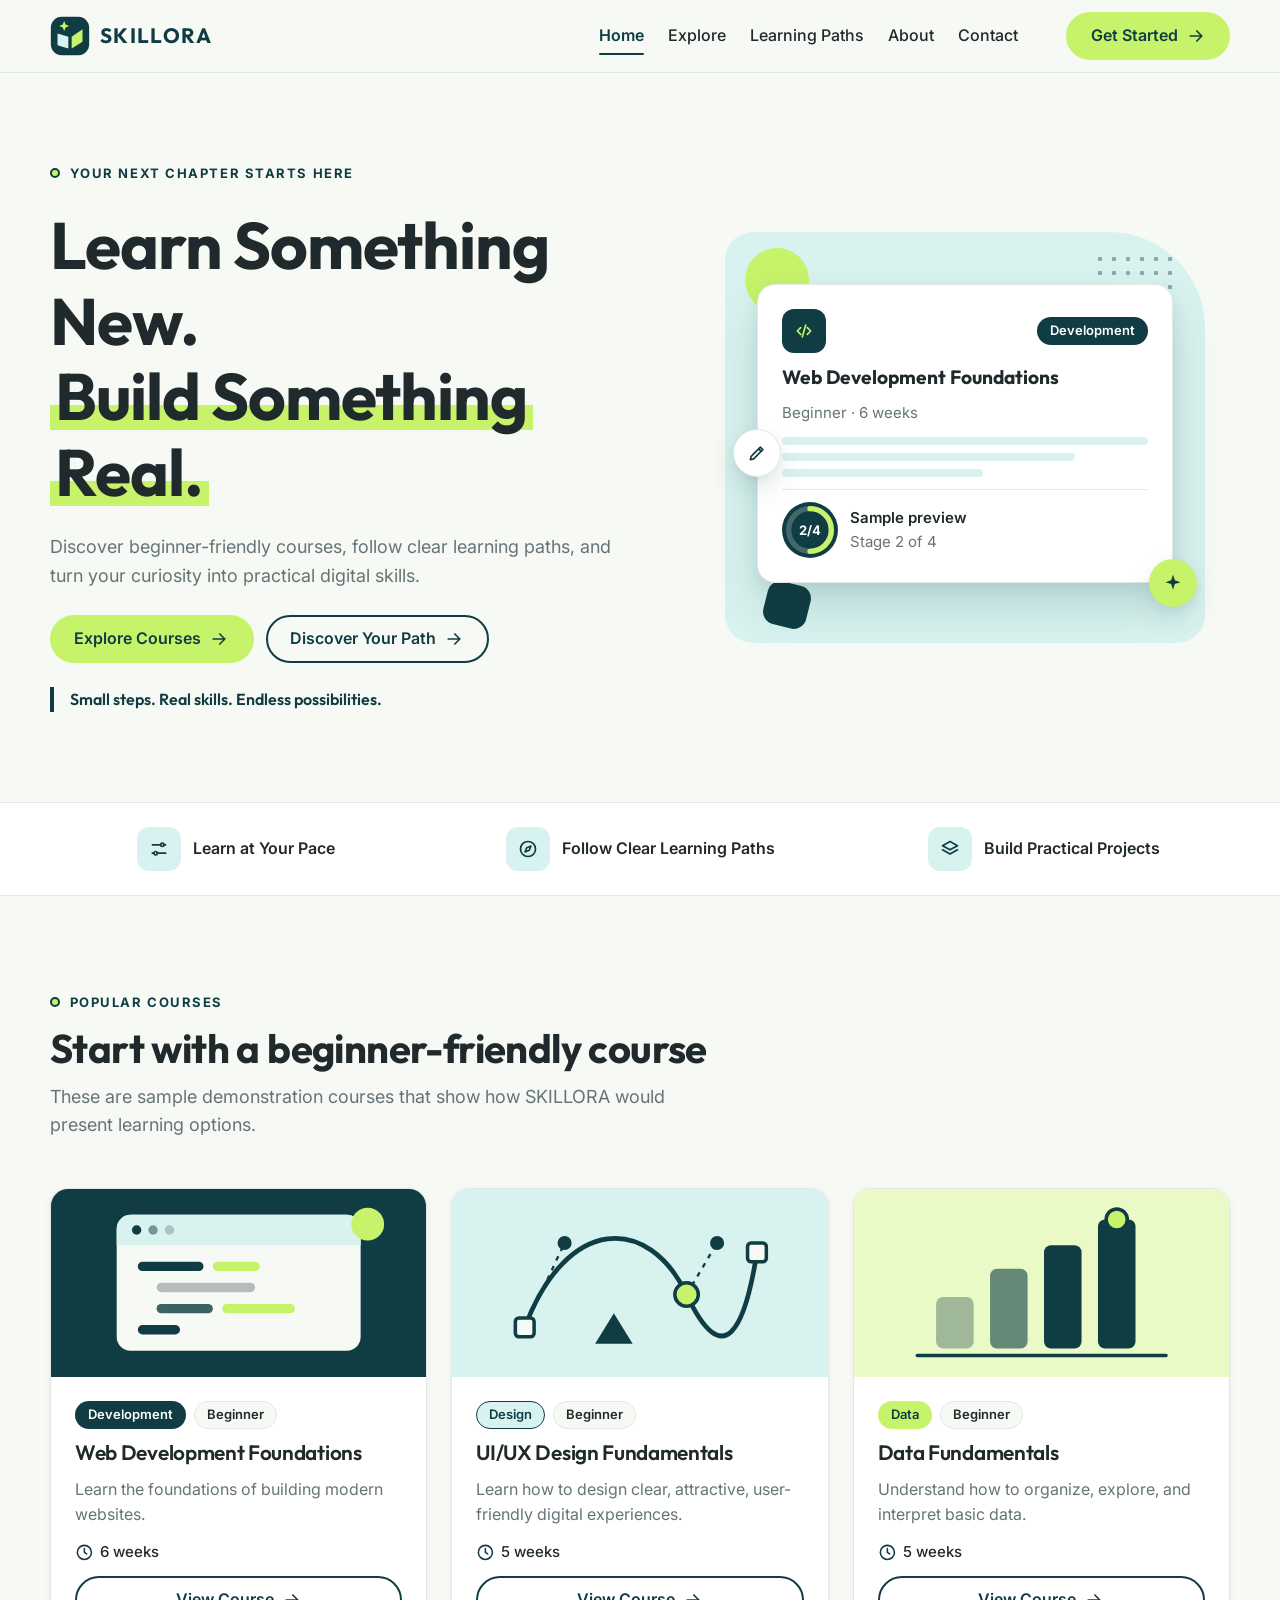
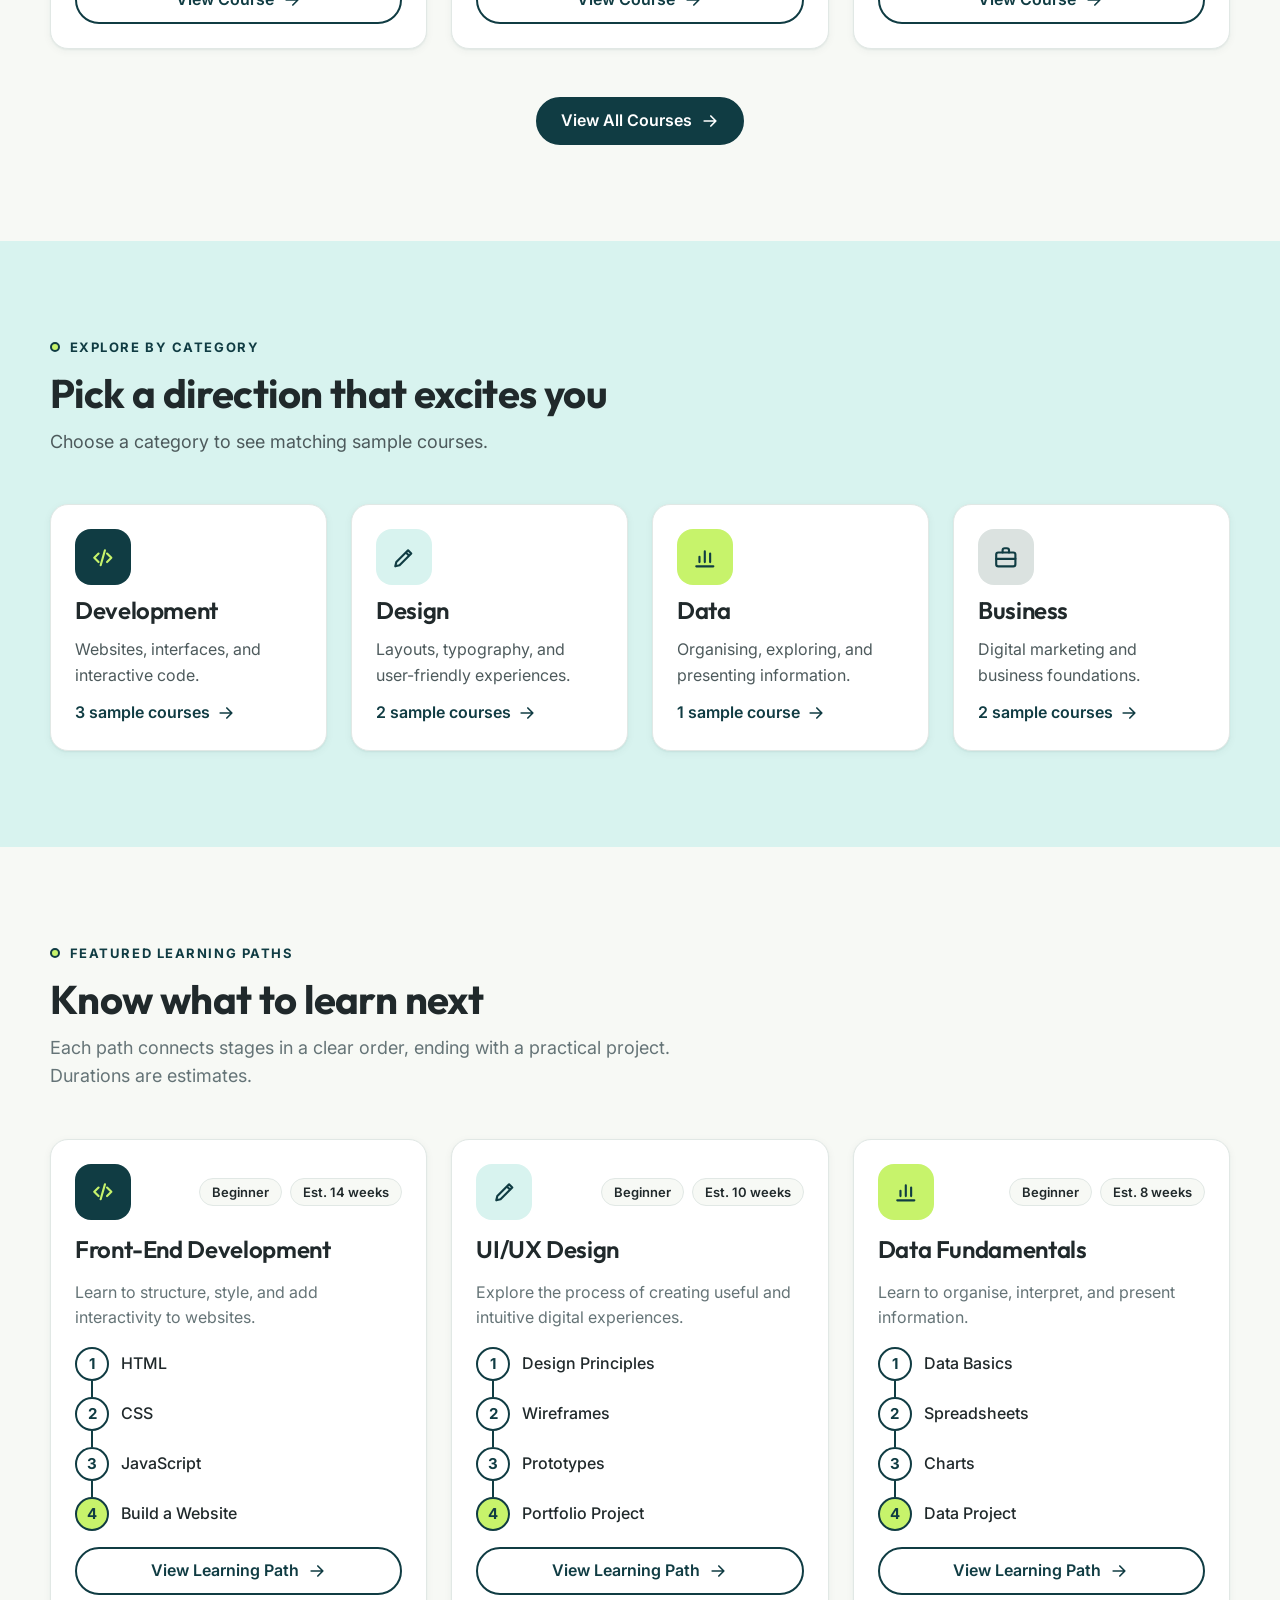
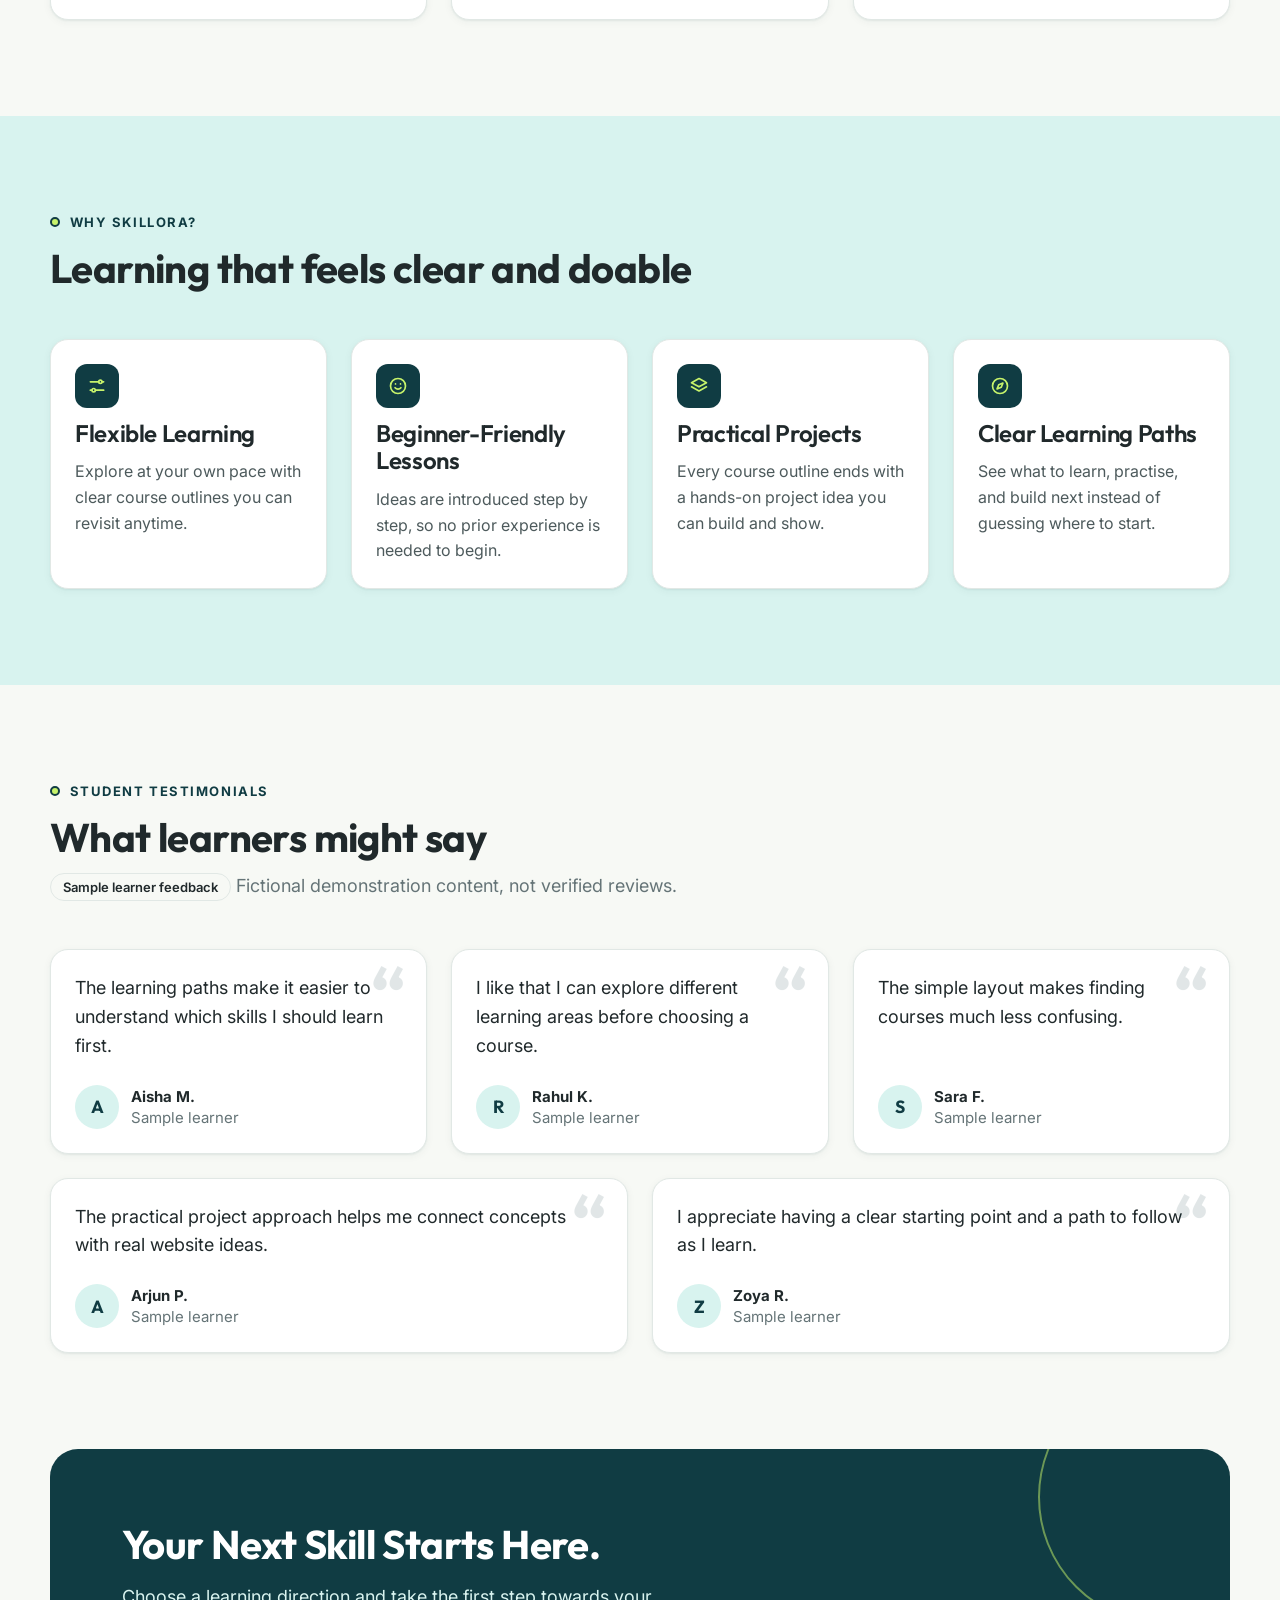
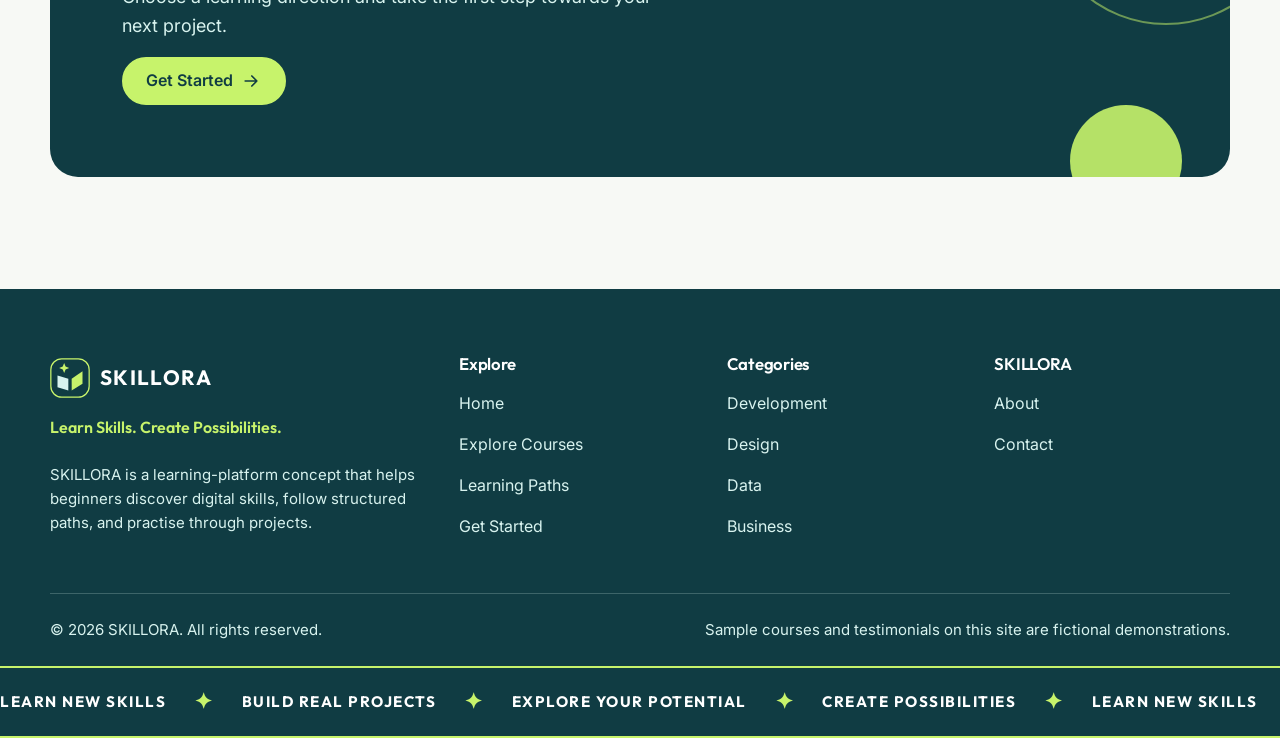
==== index.html @ 9dadcfe5 "Add files via upload" ====
<!DOCTYPE html>
<html lang="en">
<head>
  <meta charset="UTF-8">
  <meta name="viewport" content="width=device-width, initial-scale=1">
  <title>SKILLORA | Learn Skills. Create Possibilities.</title>
  <meta name="description" content="SKILLORA is a beginner-friendly learning platform concept with courses, clear learning paths, and practical projects.">
  <meta name="theme-color" content="#103C43">
  <link rel="icon" href="assets/favicon.svg" type="image/svg+xml">
  <link rel="preconnect" href="https://fonts.googleapis.com">
  <link rel="preconnect" href="https://fonts.gstatic.com" crossorigin>
  <link href="https://fonts.googleapis.com/css2?family=Inter:wght@400;500;600&family=Outfit:wght@500;600;700&display=swap" rel="stylesheet">
  <link rel="stylesheet" href="style.css">
  <script src="js/main.js"></script>
</head>
<body>
  <a class="skip-link" href="#main">Skip to main content</a>

  <header class="site-header">
    <div class="container nav-wrap">
      <a class="brand" href="index.html" aria-label="SKILLORA home">
        <svg class="brand-mark" viewBox="0 0 48 48" width="40" height="40" aria-hidden="true" focusable="false">
          <rect class="logo-bg" x="1" y="1" width="46" height="46" rx="13" fill="#103C43"/>
          <path d="M9 21l13 4v14L9 35z" fill="#D8F3EF"/>
          <path d="M26 25l13-9v15L26 39z" fill="#C7F36B"/>
          <path d="M17 6l1.7 4.3L23 12l-4.3 1.7L17 18l-1.7-4.3L11 12l4.3-1.7z" fill="#C7F36B"/>
        </svg>
        <span class="brand-text">SKILLORA</span>
      </a>

      <button class="nav-toggle" type="button" aria-expanded="false" aria-controls="primary-nav" aria-label="Open menu">
        <span class="nav-toggle-bar"></span><span class="nav-toggle-bar"></span><span class="nav-toggle-bar"></span>
      </button>

      <nav class="primary-nav" id="primary-nav" aria-label="Primary">
        <ul class="nav-list">
          <li><a class="nav-link" href="index.html" aria-current="page">Home</a></li>
          <li><a class="nav-link" href="explore.html">Explore</a></li>
          <li><a class="nav-link" href="learning-paths.html">Learning Paths</a></li>
          <li><a class="nav-link" href="about.html">About</a></li>
          <li><a class="nav-link" href="contact.html">Contact</a></li>
        </ul>
        <a class="btn btn-primary nav-cta" href="get-started.html">Get Started
          <svg class="icon icon-arrow" viewBox="0 0 24 24" aria-hidden="true" focusable="false"><path d="M5 12h14M13 6l6 6-6 6"/></svg>
        </a>
      </nav>
    </div>
  </header>

  <main id="main">

    <!-- A. HERO -->
    <section class="hero" aria-labelledby="hero-title">
      <div class="container hero-grid">
        <div class="hero-copy">
          <p class="eyebrow">YOUR NEXT CHAPTER STARTS HERE</p>
          <h1 id="hero-title">Learn Something New.<br><span class="highlight">Build Something Real.</span></h1>
          <p class="lead">Discover beginner-friendly courses, follow clear learning paths, and turn your curiosity into practical digital skills.</p>
          <div class="btn-row">
            <a class="btn btn-primary" href="explore.html">Explore Courses
              <svg class="icon icon-arrow" viewBox="0 0 24 24" aria-hidden="true" focusable="false"><path d="M5 12h14M13 6l6 6-6 6"/></svg>
            </a>
            <a class="btn btn-outline" href="learning-paths.html">Discover Your Path
              <svg class="icon icon-arrow" viewBox="0 0 24 24" aria-hidden="true" focusable="false"><path d="M5 12h14M13 6l6 6-6 6"/></svg>
            </a>
          </div>
          <p class="slogan">Small steps. Real skills. Endless possibilities.</p>
        </div>

        <div class="hero-art" aria-hidden="true">
          <span class="shape shape--circle"></span>
          <span class="shape shape--dots"></span>
          <span class="shape shape--square"></span>

          <div class="learn-card float">
            <div class="learn-card-top">
              <span class="code-tile">
                <svg class="icon" viewBox="0 0 24 24" focusable="false"><path d="M8 8l-4 4 4 4M16 8l4 4-4 4M14 5l-4 14"/></svg>
              </span>
              <span class="badge badge--development">Development</span>
            </div>
            <p class="learn-card-title">Web Development Foundations</p>
            <p class="learn-card-sub">Beginner &middot; 6 weeks</p>
            <div class="learn-lines"><span></span><span></span><span></span></div>
            <div class="learn-card-foot">
              <div class="ring">
                <svg viewBox="0 0 36 36" focusable="false">
                  <circle class="ring-track" cx="18" cy="18" r="16" pathLength="100"/>
                  <circle class="ring-fill" cx="18" cy="18" r="16" pathLength="100"/>
                </svg>
                <span class="ring-text">2/4</span>
              </div>
              <div>
                <p class="ring-title">Sample preview</p>
                <p class="learn-card-sub">Stage 2 of 4</p>
              </div>
            </div>
          </div>

          <span class="hero-chip hero-chip--pen float float--slow">
            <svg class="icon" viewBox="0 0 24 24" focusable="false"><path d="M4 20l1-4L16 5l3 3L8 19l-4 1zM14 7l3 3"/></svg>
          </span>
          <span class="hero-chip hero-chip--spark float">
            <svg class="icon icon--fill" viewBox="0 0 24 24" focusable="false"><path d="M12 2l2.2 6.8L21 11l-6.8 2.2L12 20l-2.2-6.8L3 11l6.8-2.2z"/></svg>
          </span>
        </div>
      </div>
    </section>

    <!-- B. QUICK BENEFITS -->
    <section class="benefit-strip" aria-label="Key benefits">
      <div class="container">
        <ul class="benefit-list">
          <li class="benefit">
            <span class="icon-tile"><svg class="icon" viewBox="0 0 24 24" aria-hidden="true" focusable="false"><path d="M4 7h10M18 7h2M4 17h2M10 17h10"/><circle cx="16" cy="7" r="2"/><circle cx="8" cy="17" r="2"/></svg></span>
            <span>Learn at Your Pace</span>
          </li>
          <li class="benefit">
            <span class="icon-tile"><svg class="icon" viewBox="0 0 24 24" aria-hidden="true" focusable="false"><circle cx="12" cy="12" r="9"/><path d="M15.5 8.5l-2 5-5 2 2-5z"/></svg></span>
            <span>Follow Clear Learning Paths</span>
          </li>
          <li class="benefit">
            <span class="icon-tile"><svg class="icon" viewBox="0 0 24 24" aria-hidden="true" focusable="false"><path d="M12 3l9 5-9 5-9-5 9-5zM3 13l9 5 9-5"/></svg></span>
            <span>Build Practical Projects</span>
          </li>
        </ul>
      </div>
    </section>

    <!-- C. POPULAR COURSES -->
    <section class="section" aria-labelledby="courses-title">
      <div class="container">
        <div class="section-head reveal">
          <p class="eyebrow">Popular Courses</p>
          <h2 id="courses-title">Start with a beginner-friendly course</h2>
          <p class="section-lead">These are sample demonstration courses that show how SKILLORA would present learning options.</p>
        </div>

        <div class="grid grid--3">
          <article class="card card--hover course-card reveal">
            <div class="course-art course-art--development">
              <svg viewBox="0 0 320 160" aria-hidden="true" focusable="false">
                <rect x="56" y="22" width="208" height="116" rx="12" fill="#F7F9F5"/>
                <path d="M56 34a12 12 0 0 1 12-12h184a12 12 0 0 1 12 12v14H56z" fill="#D8F3EF"/>
                <circle cx="73" cy="35" r="4" fill="#103C43"/><circle cx="87" cy="35" r="4" fill="#103C43" opacity=".5"/><circle cx="101" cy="35" r="4" fill="#103C43" opacity=".25"/>
                <rect x="74" y="62" width="56" height="8" rx="4" fill="#103C43"/>
                <rect x="138" y="62" width="40" height="8" rx="4" fill="#C7F36B"/>
                <rect x="90" y="80" width="84" height="8" rx="4" fill="#657477" opacity=".45"/>
                <rect x="90" y="98" width="48" height="8" rx="4" fill="#103C43" opacity=".8"/>
                <rect x="146" y="98" width="62" height="8" rx="4" fill="#C7F36B"/>
                <rect x="74" y="116" width="36" height="8" rx="4" fill="#103C43"/>
                <circle cx="270" cy="30" r="14" fill="#C7F36B"/>
              </svg>
            </div>
            <div class="course-body">
              <div class="badge-row"><span class="badge badge--development">Development</span><span class="badge badge--level">Beginner</span></div>
              <h3 class="course-title">Web Development Foundations</h3>
              <p class="course-desc">Learn the foundations of building modern websites.</p>
              <ul class="course-facts">
                <li><svg class="icon" viewBox="0 0 24 24" aria-hidden="true" focusable="false"><circle cx="12" cy="12" r="9"/><path d="M12 7v5l3 2"/></svg>6 weeks</li>
              </ul>
              <a class="btn btn-outline btn-block" href="course-details.html?id=web-development">View Course
                <svg class="icon icon-arrow" viewBox="0 0 24 24" aria-hidden="true" focusable="false"><path d="M5 12h14M13 6l6 6-6 6"/></svg>
              </a>
            </div>
          </article>

          <article class="card card--hover course-card reveal">
            <div class="course-art course-art--design">
              <svg viewBox="0 0 320 160" aria-hidden="true" focusable="false">
                <path d="M62 118C98 22 168 22 200 90S250 118 260 54" fill="none" stroke="#103C43" stroke-width="4" stroke-linecap="round"/>
                <path d="M62 118L96 46M200 90l26-44" stroke="#103C43" stroke-width="2" stroke-dasharray="4 5" fill="none"/>
                <rect x="54" y="110" width="16" height="16" rx="3" fill="#F7F9F5" stroke="#103C43" stroke-width="3"/>
                <rect x="252" y="46" width="16" height="16" rx="3" fill="#F7F9F5" stroke="#103C43" stroke-width="3"/>
                <circle cx="200" cy="90" r="10" fill="#C7F36B" stroke="#103C43" stroke-width="3"/>
                <circle cx="96" cy="46" r="6" fill="#103C43"/>
                <circle cx="226" cy="46" r="6" fill="#103C43"/>
                <path d="M122 132l16-26 16 26z" fill="#103C43"/>
              </svg>
            </div>
            <div class="course-body">
              <div class="badge-row"><span class="badge badge--design">Design</span><span class="badge badge--level">Beginner</span></div>
              <h3 class="course-title">UI/UX Design Fundamentals</h3>
              <p class="course-desc">Learn how to design clear, attractive, user-friendly digital experiences.</p>
              <ul class="course-facts">
                <li><svg class="icon" viewBox="0 0 24 24" aria-hidden="true" focusable="false"><circle cx="12" cy="12" r="9"/><path d="M12 7v5l3 2"/></svg>5 weeks</li>
              </ul>
              <a class="btn btn-outline btn-block" href="course-details.html?id=uiux-design">View Course
                <svg class="icon icon-arrow" viewBox="0 0 24 24" aria-hidden="true" focusable="false"><path d="M5 12h14M13 6l6 6-6 6"/></svg>
              </a>
            </div>
          </article>

          <article class="card card--hover course-card reveal">
            <div class="course-art course-art--data">
              <svg viewBox="0 0 320 160" aria-hidden="true" focusable="false">
                <rect x="70" y="92" width="32" height="44" rx="6" fill="#103C43" opacity=".35"/>
                <rect x="116" y="68" width="32" height="68" rx="6" fill="#103C43" opacity=".6"/>
                <rect x="162" y="48" width="32" height="88" rx="6" fill="#103C43"/>
                <rect x="208" y="26" width="32" height="110" rx="6" fill="#103C43"/>
                <path d="M54 142h212" stroke="#103C43" stroke-width="3" stroke-linecap="round"/>
                <circle cx="224" cy="26" r="9" fill="#C7F36B" stroke="#103C43" stroke-width="3"/>
              </svg>
            </div>
            <div class="course-body">
              <div class="badge-row"><span class="badge badge--data">Data</span><span class="badge badge--level">Beginner</span></div>
              <h3 class="course-title">Data Fundamentals</h3>
              <p class="course-desc">Understand how to organize, explore, and interpret basic data.</p>
              <ul class="course-facts">
                <li><svg class="icon" viewBox="0 0 24 24" aria-hidden="true" focusable="false"><circle cx="12" cy="12" r="9"/><path d="M12 7v5l3 2"/></svg>5 weeks</li>
              </ul>
              <a class="btn btn-outline btn-block" href="course-details.html?id=data-fundamentals">View Course
                <svg class="icon icon-arrow" viewBox="0 0 24 24" aria-hidden="true" focusable="false"><path d="M5 12h14M13 6l6 6-6 6"/></svg>
              </a>
            </div>
          </article>
        </div>

        <div class="section-actions">
          <a class="btn btn-secondary" href="explore.html">View All Courses
            <svg class="icon icon-arrow" viewBox="0 0 24 24" aria-hidden="true" focusable="false"><path d="M5 12h14M13 6l6 6-6 6"/></svg>
          </a>
        </div>
      </div>
    </section>

    <!-- D. EXPLORE BY CATEGORY -->
    <section class="section section--aqua" aria-labelledby="categories-title">
      <div class="container">
        <div class="section-head reveal">
          <p class="eyebrow">Explore by Category</p>
          <h2 id="categories-title">Pick a direction that excites you</h2>
          <p class="section-lead">Choose a category to see matching sample courses.</p>
        </div>

        <div class="grid grid--4">
          <a class="card card--hover category-card reveal" href="explore.html?category=development">
            <span class="icon-tile icon-tile--lg tile--development"><svg class="icon" viewBox="0 0 24 24" aria-hidden="true" focusable="false"><path d="M8 8l-4 4 4 4M16 8l4 4-4 4M14 5l-4 14"/></svg></span>
            <h3>Development</h3>
            <p>Websites, interfaces, and interactive code.</p>
            <span class="card-link">3 sample courses <svg class="icon icon-arrow" viewBox="0 0 24 24" aria-hidden="true" focusable="false"><path d="M5 12h14M13 6l6 6-6 6"/></svg></span>
          </a>
          <a class="card card--hover category-card reveal" href="explore.html?category=design">
            <span class="icon-tile icon-tile--lg tile--design"><svg class="icon" viewBox="0 0 24 24" aria-hidden="true" focusable="false"><path d="M4 20l1-4L16 5l3 3L8 19l-4 1zM14 7l3 3"/></svg></span>
            <h3>Design</h3>
            <p>Layouts, typography, and user-friendly experiences.</p>
            <span class="card-link">2 sample courses <svg class="icon icon-arrow" viewBox="0 0 24 24" aria-hidden="true" focusable="false"><path d="M5 12h14M13 6l6 6-6 6"/></svg></span>
          </a>
          <a class="card card--hover category-card reveal" href="explore.html?category=data">
            <span class="icon-tile icon-tile--lg tile--data"><svg class="icon" viewBox="0 0 24 24" aria-hidden="true" focusable="false"><path d="M4 20h16M7 16v-5M12 16V6M17 16v-8"/></svg></span>
            <h3>Data</h3>
            <p>Organising, exploring, and presenting information.</p>
            <span class="card-link">1 sample course <svg class="icon icon-arrow" viewBox="0 0 24 24" aria-hidden="true" focusable="false"><path d="M5 12h14M13 6l6 6-6 6"/></svg></span>
          </a>
          <a class="card card--hover category-card reveal" href="explore.html?category=business">
            <span class="icon-tile icon-tile--lg tile--business"><svg class="icon" viewBox="0 0 24 24" aria-hidden="true" focusable="false"><rect x="3" y="7" width="18" height="13" rx="2"/><path d="M9 7V5a2 2 0 0 1 2-2h2a2 2 0 0 1 2 2v2M3 13h18"/></svg></span>
            <h3>Business</h3>
            <p>Digital marketing and business foundations.</p>
            <span class="card-link">2 sample courses <svg class="icon icon-arrow" viewBox="0 0 24 24" aria-hidden="true" focusable="false"><path d="M5 12h14M13 6l6 6-6 6"/></svg></span>
          </a>
        </div>
      </div>
    </section>

    <!-- E. FEATURED LEARNING PATHS -->
    <section class="section" aria-labelledby="paths-title">
      <div class="container">
        <div class="section-head reveal">
          <p class="eyebrow">Featured Learning Paths</p>
          <h2 id="paths-title">Know what to learn next</h2>
          <p class="section-lead">Each path connects stages in a clear order, ending with a practical project. Durations are estimates.</p>
        </div>

        <div class="grid grid--3">
          <article class="card card--hover path-card reveal">
            <div class="path-head">
              <span class="icon-tile icon-tile--lg tile--development"><svg class="icon" viewBox="0 0 24 24" aria-hidden="true" focusable="false"><path d="M8 8l-4 4 4 4M16 8l4 4-4 4M14 5l-4 14"/></svg></span>
              <div class="badge-row"><span class="badge badge--level">Beginner</span><span class="badge badge--level">Est. 14 weeks</span></div>
            </div>
            <h3>Front-End Development</h3>
            <p class="course-desc">Learn to structure, style, and add interactivity to websites.</p>
            <ol class="stepper stepper--vertical" aria-label="Front-End Development stages">
              <li class="step"><span class="step-dot">1</span><span class="step-label">HTML</span></li>
              <li class="step"><span class="step-dot">2</span><span class="step-label">CSS</span></li>
              <li class="step"><span class="step-dot">3</span><span class="step-label">JavaScript</span></li>
              <li class="step"><span class="step-dot">4</span><span class="step-label">Build a Website</span></li>
            </ol>
            <a class="btn btn-outline btn-block" href="learning-paths.html?path=frontend">View Learning Path
              <svg class="icon icon-arrow" viewBox="0 0 24 24" aria-hidden="true" focusable="false"><path d="M5 12h14M13 6l6 6-6 6"/></svg>
            </a>
          </article>

          <article class="card card--hover path-card reveal">
            <div class="path-head">
              <span class="icon-tile icon-tile--lg tile--design"><svg class="icon" viewBox="0 0 24 24" aria-hidden="true" focusable="false"><path d="M4 20l1-4L16 5l3 3L8 19l-4 1zM14 7l3 3"/></svg></span>
              <div class="badge-row"><span class="badge badge--level">Beginner</span><span class="badge badge--level">Est. 10 weeks</span></div>
            </div>
            <h3>UI/UX Design</h3>
            <p class="course-desc">Explore the process of creating useful and intuitive digital experiences.</p>
            <ol class="stepper stepper--vertical" aria-label="UI/UX Design stages">
              <li class="step"><span class="step-dot">1</span><span class="step-label">Design Principles</span></li>
              <li class="step"><span class="step-dot">2</span><span class="step-label">Wireframes</span></li>
              <li class="step"><span class="step-dot">3</span><span class="step-label">Prototypes</span></li>
              <li class="step"><span class="step-dot">4</span><span class="step-label">Portfolio Project</span></li>
            </ol>
            <a class="btn btn-outline btn-block" href="learning-paths.html?path=uiux">View Learning Path
              <svg class="icon icon-arrow" viewBox="0 0 24 24" aria-hidden="true" focusable="false"><path d="M5 12h14M13 6l6 6-6 6"/></svg>
            </a>
          </article>

          <article class="card card--hover path-card reveal">
            <div class="path-head">
              <span class="icon-tile icon-tile--lg tile--data"><svg class="icon" viewBox="0 0 24 24" aria-hidden="true" focusable="false"><path d="M4 20h16M7 16v-5M12 16V6M17 16v-8"/></svg></span>
              <div class="badge-row"><span class="badge badge--level">Beginner</span><span class="badge badge--level">Est. 8 weeks</span></div>
            </div>
            <h3>Data Fundamentals</h3>
            <p class="course-desc">Learn to organise, interpret, and present information.</p>
            <ol class="stepper stepper--vertical" aria-label="Data Fundamentals stages">
              <li class="step"><span class="step-dot">1</span><span class="step-label">Data Basics</span></li>
              <li class="step"><span class="step-dot">2</span><span class="step-label">Spreadsheets</span></li>
              <li class="step"><span class="step-dot">3</span><span class="step-label">Charts</span></li>
              <li class="step"><span class="step-dot">4</span><span class="step-label">Data Project</span></li>
            </ol>
            <a class="btn btn-outline btn-block" href="learning-paths.html?path=data">View Learning Path
              <svg class="icon icon-arrow" viewBox="0 0 24 24" aria-hidden="true" focusable="false"><path d="M5 12h14M13 6l6 6-6 6"/></svg>
            </a>
          </article>
        </div>
      </div>
    </section>

    <!-- F. WHY SKILLORA -->
    <section class="section section--aqua" aria-labelledby="why-title">
      <div class="container">
        <div class="section-head reveal">
          <p class="eyebrow">Why SKILLORA?</p>
          <h2 id="why-title">Learning that feels clear and doable</h2>
        </div>

        <div class="grid grid--4">
          <article class="card feature reveal">
            <span class="icon-tile icon-tile--dark"><svg class="icon" viewBox="0 0 24 24" aria-hidden="true" focusable="false"><path d="M4 7h10M18 7h2M4 17h2M10 17h10"/><circle cx="16" cy="7" r="2"/><circle cx="8" cy="17" r="2"/></svg></span>
            <h3>Flexible Learning</h3>
            <p>Explore at your own pace with clear course outlines you can revisit anytime.</p>
          </article>
          <article class="card feature reveal">
            <span class="icon-tile icon-tile--dark"><svg class="icon" viewBox="0 0 24 24" aria-hidden="true" focusable="false"><circle cx="12" cy="12" r="9"/><path d="M8.5 14a4.5 4.5 0 0 0 7 0M9 9.5h.01M15 9.5h.01"/></svg></span>
            <h3>Beginner-Friendly Lessons</h3>
            <p>Ideas are introduced step by step, so no prior experience is needed to begin.</p>
          </article>
          <article class="card feature reveal">
            <span class="icon-tile icon-tile--dark"><svg class="icon" viewBox="0 0 24 24" aria-hidden="true" focusable="false"><path d="M12 3l9 5-9 5-9-5 9-5zM3 13l9 5 9-5"/></svg></span>
            <h3>Practical Projects</h3>
            <p>Every course outline ends with a hands-on project idea you can build and show.</p>
          </article>
          <article class="card feature reveal">
            <span class="icon-tile icon-tile--dark"><svg class="icon" viewBox="0 0 24 24" aria-hidden="true" focusable="false"><circle cx="12" cy="12" r="9"/><path d="M15.5 8.5l-2 5-5 2 2-5z"/></svg></span>
            <h3>Clear Learning Paths</h3>
            <p>See what to learn, practise, and build next instead of guessing where to start.</p>
          </article>
        </div>
      </div>
    </section>

    <!-- G. TESTIMONIALS -->
    <section class="section" aria-labelledby="voices-title">
      <div class="container">
        <div class="section-head reveal">
          <p class="eyebrow">Student Testimonials</p>
          <h2 id="voices-title">What learners might say</h2>
          <p class="section-lead"><span class="badge badge--level">Sample learner feedback</span> Fictional demonstration content, not verified reviews.</p>
        </div>

        <div class="testimonial-grid">
          <figure class="card quote-card reveal">
            <blockquote><p>The learning paths make it easier to understand which skills I should learn first.</p></blockquote>
            <figcaption><span class="avatar" aria-hidden="true">A</span><span><strong>Aisha M.</strong><br><span class="muted">Sample learner</span></span></figcaption>
          </figure>
          <figure class="card quote-card reveal">
            <blockquote><p>I like that I can explore different learning areas before choosing a course.</p></blockquote>
            <figcaption><span class="avatar" aria-hidden="true">R</span><span><strong>Rahul K.</strong><br><span class="muted">Sample learner</span></span></figcaption>
          </figure>
          <figure class="card quote-card reveal">
            <blockquote><p>The simple layout makes finding courses much less confusing.</p></blockquote>
            <figcaption><span class="avatar" aria-hidden="true">S</span><span><strong>Sara F.</strong><br><span class="muted">Sample learner</span></span></figcaption>
          </figure>
          <figure class="card quote-card reveal">
            <blockquote><p>The practical project approach helps me connect concepts with real website ideas.</p></blockquote>
            <figcaption><span class="avatar" aria-hidden="true">A</span><span><strong>Arjun P.</strong><br><span class="muted">Sample learner</span></span></figcaption>
          </figure>
          <figure class="card quote-card reveal">
            <blockquote><p>I appreciate having a clear starting point and a path to follow as I learn.</p></blockquote>
            <figcaption><span class="avatar" aria-hidden="true">Z</span><span><strong>Zoya R.</strong><br><span class="muted">Sample learner</span></span></figcaption>
          </figure>
        </div>
      </div>
    </section>

    <!-- H. FINAL CTA -->
    <section class="section section--cta" aria-labelledby="cta-title">
      <div class="container">
        <div class="cta-panel reveal">
          <h2 id="cta-title">Your Next Skill Starts Here.</h2>
          <p>Choose a learning direction and take the first step towards your next project.</p>
          <a class="btn btn-primary" href="get-started.html">Get Started
            <svg class="icon icon-arrow" viewBox="0 0 24 24" aria-hidden="true" focusable="false"><path d="M5 12h14M13 6l6 6-6 6"/></svg>
          </a>
        </div>
      </div>
    </section>
  </main>

  <!-- I. FOOTER -->
  <footer class="site-footer">
    <div class="container footer-grid">
      <div class="footer-brand">
        <a class="brand" href="index.html" aria-label="SKILLORA home">
          <svg class="brand-mark" viewBox="0 0 48 48" width="40" height="40" aria-hidden="true" focusable="false">
            <rect class="logo-bg" x="1" y="1" width="46" height="46" rx="13" fill="#103C43"/>
            <path d="M9 21l13 4v14L9 35z" fill="#D8F3EF"/>
            <path d="M26 25l13-9v15L26 39z" fill="#C7F36B"/>
            <path d="M17 6l1.7 4.3L23 12l-4.3 1.7L17 18l-1.7-4.3L11 12l4.3-1.7z" fill="#C7F36B"/>
          </svg>
          <span class="brand-text">SKILLORA</span>
        </a>
        <p class="footer-tagline">Learn Skills. Create Possibilities.</p>
        <p class="footer-text">SKILLORA is a learning-platform concept that helps beginners discover digital skills, follow structured paths, and practise through projects.</p>
      </div>

      <nav aria-label="Explore links">
        <h2 class="footer-title">Explore</h2>
        <ul class="footer-links">
          <li><a href="index.html">Home</a></li>
          <li><a href="explore.html">Explore Courses</a></li>
          <li><a href="learning-paths.html">Learning Paths</a></li>
          <li><a href="get-started.html">Get Started</a></li>
        </ul>
      </nav>

      <nav aria-label="Learning categories">
        <h2 class="footer-title">Categories</h2>
        <ul class="footer-links">
          <li><a href="explore.html?category=development">Development</a></li>
          <li><a href="explore.html?category=design">Design</a></li>
          <li><a href="explore.html?category=data">Data</a></li>
          <li><a href="explore.html?category=business">Business</a></li>
        </ul>
      </nav>

      <nav aria-label="Company links">
        <h2 class="footer-title">SKILLORA</h2>
        <ul class="footer-links">
          <li><a href="about.html">About</a></li>
          <li><a href="contact.html">Contact</a></li>
        </ul>
      </nav>
    </div>

    <div class="container footer-bottom">
      <p>&copy; 2026 SKILLORA. All rights reserved.</p>
      <p>Sample courses and testimonials on this site are fictional demonstrations.</p>
    </div>
  </footer>

  <button class="scroll-top" type="button" aria-label="Back to top">
    <svg class="icon" viewBox="0 0 24 24" aria-hidden="true" focusable="false"><path d="M12 19V5M6 11l6-6 6 6"/></svg>
  </button>
<!-- SKILLORA Moving Marquee -->
<div class="skillora-marquee" aria-label="Learn new skills, build real projects, explore your potential">
    <div class="skillora-marquee-track" aria-hidden="true">
        <span>LEARN NEW SKILLS</span>
        <span class="marquee-star">✦</span>
        <span>BUILD REAL PROJECTS</span>
        <span class="marquee-star">✦</span>
        <span>EXPLORE YOUR POTENTIAL</span>
        <span class="marquee-star">✦</span>
        <span>CREATE POSSIBILITIES</span>
        <span class="marquee-star">✦</span>

        <span>LEARN NEW SKILLS</span>
        <span class="marquee-star">✦</span>
        <span>BUILD REAL PROJECTS</span>
        <span class="marquee-star">✦</span>
        <span>EXPLORE YOUR POTENTIAL</span>
        <span class="marquee-star">✦</span>
        <span>CREATE POSSIBILITIES</span>
        <span class="marquee-star">✦</span>
    </div>
</div>
  
</body>
</html>
---- style.css ----
/* ==========================================================
   SKILLORA — style.css
   1 Tokens   2 Base      3 Layout     4 Buttons   5 Header
   6 Hero     7 Cards     8 Home       9 Footer    10 Inner pages
   11 Forms   12 Widgets  13 Motion & utilities
   ========================================================== */

/* ---------- 1. TOKENS ---------- */
:root{
  /* Brand palette */
  --teal:#103C43; --lime:#C7F36B; --aqua:#D8F3EF; --off-white:#F7F9F5;
  --charcoal:#20292B; --white:#FFFFFF; --muted:#657477; --border:#E1E8E5;
  /* Derived shades (made from the palette) */
  --teal-dark:color-mix(in srgb,var(--teal) 78%,#000);
  --lime-dark:color-mix(in srgb,var(--lime) 86%,var(--teal));
  --tint-lime:color-mix(in srgb,var(--lime) 38%,var(--white));
  --tint-teal:color-mix(in srgb,var(--teal) 12%,var(--off-white));
  --error:#B3261E; /* only extra colour: form error messages */

  /* Spacing */
  --space-1:.25rem; --space-2:.5rem; --space-3:.75rem; --space-4:1rem;
  --space-5:1.5rem; --space-6:2rem; --space-7:3rem; --space-8:4rem; --space-9:6rem;
  --gutter:clamp(1rem,4vw,2rem);

  /* Radii */
  --radius-sm:10px; --radius-md:18px; --radius-lg:28px; --radius-pill:999px;

  /* Shadows */
  --shadow-sm:0 1px 2px rgba(16,60,67,.06),0 2px 8px rgba(16,60,67,.05);
  --shadow-md:0 4px 8px rgba(16,60,67,.06),0 12px 28px rgba(16,60,67,.10);
  --shadow-lg:0 8px 16px rgba(16,60,67,.08),0 24px 48px rgba(16,60,67,.14);

  /* Typography */
  --font-heading:"Outfit",system-ui,-apple-system,"Segoe UI",Roboto,Arial,sans-serif;
  --font-body:"Inter",system-ui,-apple-system,"Segoe UI",Roboto,Arial,sans-serif;
  --fs-sm:.9375rem; --fs-base:1rem; --fs-md:1.125rem;
  --fs-lg:clamp(1.25rem,1.1rem + .6vw,1.5rem);
  --fs-xl:clamp(1.75rem,1.3rem + 1.8vw,2.5rem);
  --fs-hero:clamp(2.2rem,1.3rem + 4vw,4.1rem);

  /* Layout, motion, layers */
  --container:1180px;
  --ease:cubic-bezier(.22,.61,.36,1);
  --t-fast:150ms; --t-base:250ms; --t-slow:500ms;
  --z-top:80; --z-header:100; --z-modal:200; --z-toast:300;
}

/* ---------- 2. BASE ---------- */
*,*::before,*::after{box-sizing:border-box}
html{-webkit-text-size-adjust:100%;scroll-behavior:smooth;scroll-padding-top:5.5rem}
body{margin:0;font-family:var(--font-body);font-size:var(--fs-base);line-height:1.6;color:var(--charcoal);background:var(--off-white);-webkit-font-smoothing:antialiased;overflow-x:clip}
h1,h2,h3,h4{margin:0;font-family:var(--font-heading);line-height:1.15;letter-spacing:-.015em;color:var(--charcoal);overflow-wrap:break-word}
h1{font-size:var(--fs-hero);font-weight:700}
h2{font-size:var(--fs-xl);font-weight:700}
h3{font-size:var(--fs-lg);font-weight:600}
p{margin:0}
a{color:var(--teal);text-underline-offset:3px}
img,svg{max-width:100%}
ul,ol{margin:0;padding:0}
button,input,select,textarea{font:inherit}
[hidden]{display:none!important}
:focus-visible{outline:3px solid var(--teal);outline-offset:3px;border-radius:4px}
.site-footer :focus-visible,.cta-panel :focus-visible,.welcome-panel :focus-visible{outline-color:var(--lime)}
.skip-link{position:absolute;left:var(--space-4);top:-4rem;z-index:var(--z-toast);padding:.7rem 1.1rem;background:var(--teal);color:var(--white);border-radius:var(--radius-sm);transition:top var(--t-fast)}
.skip-link:focus{top:var(--space-3)}
.visually-hidden{position:absolute!important;width:1px;height:1px;margin:-1px;padding:0;overflow:hidden;clip:rect(0 0 0 0);white-space:nowrap;border:0}
.muted{color:var(--muted)}
.text-center{text-align:center}

/* Reusable icon (every inline SVG icon uses class="icon") */
.icon{width:1.25em;height:1.25em;flex:none;fill:none;stroke:currentColor;stroke-width:2;stroke-linecap:round;stroke-linejoin:round}
.icon--fill{fill:currentColor;stroke:none}

/* ---------- 3. LAYOUT ---------- */
.container{width:min(100% - 2*var(--gutter),var(--container));margin-inline:auto}
.section{padding-block:clamp(3.5rem,8vw,6rem)}
.section--aqua{background:var(--aqua);--muted:color-mix(in srgb,#657477 65%,#20292B)}
.section--white{background:var(--white)}
.section--cta{padding-top:0}
.section-head{max-width:42rem;margin-bottom:var(--space-7);display:grid;gap:var(--space-3)}
.section-head.text-center{margin-inline:auto;text-align:center;justify-items:center}
.section-lead{font-size:var(--fs-md);color:var(--muted)}
.section-actions{display:flex;justify-content:center;margin-top:var(--space-7)}
.grid{display:grid;gap:var(--space-5)}
.grid--3{grid-template-columns:repeat(auto-fit,minmax(min(100%,17.5rem),1fr))}
.grid--4{grid-template-columns:repeat(auto-fit,minmax(min(100%,15rem),1fr))}
.split{display:grid;gap:var(--space-7);align-items:center}
@media (min-width:900px){.split{grid-template-columns:1fr 1fr;gap:var(--space-8)}}
.eyebrow{display:inline-flex;align-items:center;gap:.6rem;font-size:.8125rem;font-weight:700;letter-spacing:.12em;text-transform:uppercase;color:var(--teal)}
.eyebrow::before{content:"";width:10px;height:10px;border-radius:50%;background:var(--lime);border:2px solid var(--teal);flex:none}
.lead{font-size:var(--fs-md);color:var(--muted);max-width:36rem}
.highlight{background:linear-gradient(transparent 62%,var(--lime) 62% 92%,transparent 92%);padding-inline:.08em;-webkit-box-decoration-break:clone;box-decoration-break:clone}

/* ---------- 4. BUTTONS ---------- */
.btn{--btn-bg:transparent;--btn-fg:var(--teal);--btn-bd:transparent;
  display:inline-flex;align-items:center;justify-content:center;gap:var(--space-2);
  min-height:48px;padding:.7rem 1.4rem;font:600 1rem/1.2 var(--font-body);text-align:center;text-decoration:none;cursor:pointer;
  color:var(--btn-fg);background:var(--btn-bg);border:2px solid var(--btn-bd);border-radius:var(--radius-pill);
  transition:background-color var(--t-base) var(--ease),color var(--t-base) var(--ease),border-color var(--t-base) var(--ease),transform var(--t-base) var(--ease),box-shadow var(--t-base) var(--ease)}
.btn .icon{transition:transform var(--t-base) var(--ease)}
.btn:hover .icon-arrow,.btn:focus-visible .icon-arrow{transform:translateX(4px)}
.btn-block{width:100%}
.btn-sm{min-height:40px;padding:.45rem 1rem;font-size:var(--fs-sm)}
.btn-primary{--btn-bg:var(--lime);--btn-fg:var(--teal);--btn-bd:var(--lime)}
.btn-primary:hover{background:var(--lime-dark);border-color:var(--lime-dark);transform:translateY(-2px);box-shadow:var(--shadow-md)}
.btn-secondary{--btn-bg:var(--teal);--btn-fg:var(--white);--btn-bd:var(--teal)}
.btn-secondary:hover{background:var(--teal-dark);border-color:var(--teal-dark);transform:translateY(-2px);box-shadow:var(--shadow-md)}
.btn-outline{--btn-bd:var(--teal);--btn-fg:var(--teal)}
.btn-outline:hover{background:var(--teal);color:var(--white)}
.btn-text{--btn-fg:var(--teal);min-height:44px;padding-inline:var(--space-2);text-decoration:underline;text-underline-offset:4px}
.btn-text:hover{color:var(--teal-dark);text-decoration-thickness:2px}
.btn-icon{width:44px;min-height:44px;padding:0;--btn-bg:var(--white);--btn-bd:var(--border)}
.btn-icon:hover{border-color:var(--teal);background:var(--aqua)}
.btn-favorite{width:44px;height:44px;padding:0;display:inline-grid;place-items:center;cursor:pointer;color:var(--teal);background:var(--white);border:1.5px solid var(--border);border-radius:50%;box-shadow:var(--shadow-sm);transition:background-color var(--t-base),border-color var(--t-base),transform var(--t-base) var(--ease)}
.btn-favorite:hover{border-color:var(--teal);transform:scale(1.08)}
.btn-favorite .icon{transition:fill var(--t-base)}
.btn-favorite[aria-pressed="true"]{background:var(--lime);border-color:var(--teal)}
.btn-favorite[aria-pressed="true"] .icon{fill:var(--teal);animation:pop .35s var(--ease)}
.btn-favorite--text{width:auto;height:auto;min-height:48px;padding:.7rem 1.2rem;border-radius:var(--radius-pill);gap:var(--space-2);font-weight:600;display:inline-flex}
.btn-outline-light{--btn-bd:var(--white);--btn-fg:var(--white)}
.btn-outline-light:hover{background:var(--white);color:var(--teal)}
.chip{min-height:44px;padding:.5rem 1.1rem;font-weight:600;color:var(--charcoal);background:var(--white);border:1.5px solid var(--border);border-radius:var(--radius-pill);cursor:pointer;transition:background-color var(--t-base),border-color var(--t-base),transform var(--t-base) var(--ease)}
.chip:hover{border-color:var(--teal);transform:translateY(-1px)}
.chip[aria-pressed="true"],.chip.is-active{background:var(--lime);border-color:var(--teal);color:var(--teal)}
.btn:disabled,.btn[aria-disabled="true"],.chip:disabled{opacity:.55;cursor:not-allowed;transform:none;box-shadow:none}
.btn:active{transform:translateY(0) scale(.98);box-shadow:none}
.btn-row{display:flex;flex-wrap:wrap;gap:var(--space-3)}

/* ---------- 5. HEADER & NAVIGATION ---------- */
.site-header{position:sticky;top:0;z-index:var(--z-header);background:var(--off-white);border-bottom:1px solid var(--border);transition:box-shadow var(--t-base)}
.site-header.is-scrolled{box-shadow:var(--shadow-sm)}
.nav-wrap{display:flex;align-items:center;justify-content:space-between;flex-wrap:wrap;gap:var(--space-3);min-height:72px;padding-block:var(--space-2)}
.brand{display:inline-flex;align-items:center;gap:.6rem;text-decoration:none;color:var(--teal);border-radius:var(--radius-sm)}
.brand-mark{display:block;width:40px;height:40px}
.brand-text{font-family:var(--font-heading);font-weight:700;font-size:1.3rem;letter-spacing:.07em;color:var(--teal)}
.nav-toggle{display:none;width:48px;height:48px;padding:0;flex-direction:column;align-items:center;justify-content:center;gap:5px;background:var(--white);border:1.5px solid var(--border);border-radius:var(--radius-sm);cursor:pointer;transition:background-color var(--t-fast),border-color var(--t-fast)}
.nav-toggle:hover{border-color:var(--teal);background:var(--aqua)}
.nav-toggle-bar{display:block;width:22px;height:2px;background:var(--teal);border-radius:2px;transition:transform var(--t-base) var(--ease),opacity var(--t-fast)}
.nav-toggle[aria-expanded="true"] .nav-toggle-bar:nth-child(1){transform:translateY(7px) rotate(45deg)}
.nav-toggle[aria-expanded="true"] .nav-toggle-bar:nth-child(2){opacity:0}
.nav-toggle[aria-expanded="true"] .nav-toggle-bar:nth-child(3){transform:translateY(-7px) rotate(-45deg)}
.nav-list{list-style:none}
.nav-link{position:relative;display:inline-block;padding:.5rem 0;font-weight:500;color:var(--charcoal);text-decoration:none;transition:color var(--t-base)}
.nav-link::after{content:"";position:absolute;left:0;right:0;bottom:2px;height:2px;background:var(--teal);border-radius:2px;transform:scaleX(0);transform-origin:left;transition:transform var(--t-base) var(--ease)}
.nav-link:hover,.nav-link:focus-visible{color:var(--teal)}
.nav-link:hover::after,.nav-link:focus-visible::after,.nav-link[aria-current="page"]::after{transform:scaleX(1)}
.nav-link[aria-current="page"]{color:var(--teal);font-weight:600}

/* Mobile / tablet navigation */
@media (max-width:899.98px){
  .primary-nav{flex-basis:100%}
  .nav-list{display:grid}
  .nav-link{display:flex;align-items:center;width:100%;min-height:52px;border-bottom:1px solid var(--border)}
  .nav-link::after{display:none}
  .nav-link[aria-current="page"]{box-shadow:inset 4px 0 0 var(--teal);padding-left:var(--space-3)}
  .nav-cta{width:100%;margin-top:var(--space-4)}
  .js .nav-toggle{display:inline-flex}
  .js .primary-nav{display:none;position:absolute;top:100%;left:0;right:0;max-height:calc(100vh - 72px);overflow:auto;padding:var(--space-2) var(--gutter) var(--space-5);background:var(--off-white);border-bottom:1px solid var(--border);box-shadow:var(--shadow-md)}
  .js .primary-nav.is-open{display:block}
}
/* Desktop navigation */
@media (min-width:900px){
  .primary-nav{display:flex;align-items:center;gap:var(--space-7)}
  .nav-list{display:flex;gap:var(--space-5)}
}

/* ---------- 6. HERO ---------- */
.hero{padding-block:clamp(2.5rem,7vw,6rem)}
.hero-grid{display:grid;gap:var(--space-7);align-items:center}
.hero-copy{display:grid;gap:var(--space-5);justify-items:start}
.slogan{padding-left:var(--space-4);border-left:4px solid var(--teal);font-family:var(--font-heading);font-weight:600;color:var(--teal)}
@media (min-width:900px){.hero-grid{grid-template-columns:1.05fr .95fr;gap:var(--space-8)}}

.hero-art{position:relative;width:100%;max-width:30rem;margin-inline:auto;padding:3.25rem 2rem 3.75rem}
.hero-art::before{content:"";position:absolute;inset:0;background:var(--aqua);border-radius:var(--radius-lg) 6rem var(--radius-lg) var(--radius-lg)}
.shape{position:absolute;pointer-events:none}
.shape--circle{top:1rem;left:1.25rem;width:4rem;height:4rem;border-radius:50%;background:var(--lime)}
.shape--dots{top:1.25rem;right:1.5rem;width:5.5rem;height:3rem;background-image:radial-gradient(var(--teal) 2px,transparent 2.5px);background-size:14px 14px;opacity:.4}
.shape--square{bottom:1rem;left:2.5rem;width:2.75rem;height:2.75rem;border-radius:.8rem;background:var(--teal);transform:rotate(14deg)}
.learn-card{position:relative;z-index:1;display:grid;gap:var(--space-3);padding:var(--space-5);background:var(--white);border:1px solid var(--border);border-radius:var(--radius-md);box-shadow:var(--shadow-lg)}
.learn-card-top{display:flex;align-items:center;justify-content:space-between;gap:var(--space-3)}
.code-tile{display:grid;place-items:center;width:44px;height:44px;flex:none;border-radius:12px;background:var(--teal);color:var(--lime)}
.learn-card-title{font:700 1.2rem/1.25 var(--font-heading)}
.learn-card-sub{font-size:var(--fs-sm);color:var(--muted)}
.learn-lines{display:grid;gap:.5rem}
.learn-lines span{display:block;height:8px;border-radius:99px;background:var(--aqua)}
.learn-lines span:nth-child(2){width:80%}
.learn-lines span:nth-child(3){width:55%}
.learn-card-foot{display:flex;align-items:center;gap:var(--space-3);padding-top:var(--space-3);border-top:1px solid var(--border)}
.ring-title{font-weight:600;font-size:var(--fs-sm)}
.ring{position:relative;flex:none;display:grid;place-items:center;width:56px;height:56px;border-radius:50%;background:var(--teal)}
.ring svg{position:absolute;inset:4px;width:48px;height:48px;transform:rotate(-90deg)}
.ring-track{fill:none;stroke:rgba(255,255,255,.22);stroke-width:4}
.ring-fill{fill:none;stroke:var(--lime);stroke-width:4;stroke-linecap:round;stroke-dasharray:100;stroke-dashoffset:50;animation:ring-fill 1.4s var(--ease) .5s both}
.ring-text{position:relative;font-size:.8125rem;font-weight:700;color:var(--white)}
.hero-chip{position:absolute;z-index:2;display:grid;place-items:center;width:3rem;height:3rem;border-radius:50%;box-shadow:var(--shadow-md)}
.hero-chip--pen{left:.5rem;top:48%;background:var(--white);color:var(--teal);border:1px solid var(--border)}
.hero-chip--spark{right:.5rem;bottom:2.25rem;background:var(--lime);color:var(--teal)}

/* ---------- 7. CARDS, BADGES, ICON TILES ---------- */
.card{background:var(--white);border:1px solid var(--border);border-radius:var(--radius-md);box-shadow:var(--shadow-sm);transition:transform var(--t-base) var(--ease),box-shadow var(--t-base) var(--ease),border-color var(--t-base)}
.card:focus-within{border-color:var(--teal)}
@media (hover:hover) and (pointer:fine){
  .card--hover:hover{transform:translateY(-5px);box-shadow:var(--shadow-md);border-color:var(--teal)}
}
.badge-row{display:flex;flex-wrap:wrap;gap:var(--space-2)}
.badge{display:inline-flex;align-items:center;gap:.35rem;padding:.2rem .75rem;font-size:.8125rem;font-weight:600;line-height:1.5;border:1px solid transparent;border-radius:var(--radius-pill)}
.badge--development{background:var(--teal);color:var(--white)}
.badge--design{background:var(--aqua);color:var(--teal);border-color:var(--teal)}
.badge--data{background:var(--lime);color:var(--teal)}
.badge--business{background:var(--white);color:var(--teal);border-color:var(--teal)}
.badge--level{background:var(--off-white);color:var(--charcoal);border-color:var(--border)}
.icon-tile{display:inline-grid;place-items:center;width:44px;height:44px;flex:none;border-radius:12px;background:var(--aqua);color:var(--teal)}
.icon-tile--lg{width:56px;height:56px;border-radius:16px}
.icon-tile--lg .icon{width:1.6rem;height:1.6rem}
.icon-tile--dark{background:var(--teal);color:var(--lime)}
.tile--development{background:var(--teal);color:var(--lime)}
.tile--design{background:var(--aqua);color:var(--teal)}
.tile--data{background:var(--lime);color:var(--teal)}
.tile--business{background:var(--tint-teal);color:var(--teal)}

/* Course card (home + explore) */
.course-card{position:relative;display:flex;flex-direction:column;overflow:hidden}
.course-art{aspect-ratio:2/1;display:grid;place-items:center;overflow:hidden;background:var(--aqua)}
.course-art svg{width:100%;height:100%;transition:transform var(--t-slow) var(--ease)}
@media (hover:hover) and (pointer:fine){.course-card:hover .course-art svg{transform:scale(1.04)}}
.course-art--development{background:var(--teal)}
.course-art--design{background:var(--aqua)}
.course-art--data{background:var(--tint-lime)}
.course-art--business{background:var(--tint-teal)}
.course-body{display:flex;flex-direction:column;flex:1;gap:var(--space-3);padding:var(--space-5)}
.course-body .btn{margin-top:auto}
.course-title{font-size:1.3rem}
.course-desc{color:var(--muted)}
.course-facts{list-style:none;display:flex;flex-wrap:wrap;gap:var(--space-2) var(--space-4);font-size:var(--fs-sm);font-weight:500}
.course-facts li{display:inline-flex;align-items:center;gap:.4rem}
.course-facts .icon{color:var(--teal)}
.course-card .btn-favorite{position:absolute;top:var(--space-3);right:var(--space-3);z-index:2}
.tag-list{display:flex;flex-wrap:wrap;gap:var(--space-2);list-style:none}
.tag{padding:.2rem .7rem;font-size:.8125rem;font-weight:500;background:var(--off-white);border:1px solid var(--border);border-radius:var(--radius-pill)}

/* ---------- 8. HOME SECTIONS ---------- */
.benefit-strip{background:var(--white);border-block:1px solid var(--border)}
.benefit-list{list-style:none;display:grid;gap:var(--space-4);padding-block:var(--space-5)}
.benefit{display:flex;align-items:center;gap:var(--space-3);font-weight:600}
@media (min-width:768px){.benefit-list{grid-template-columns:repeat(3,1fr);gap:var(--space-6)}.benefit{justify-content:center}}

.category-card{display:flex;flex-direction:column;align-items:flex-start;gap:var(--space-3);padding:var(--space-5);color:var(--charcoal);text-decoration:none}
.category-card p{color:var(--muted)}
.card-link{margin-top:auto;display:inline-flex;align-items:center;gap:.4rem;font-weight:600;color:var(--teal)}
.category-card:hover .icon-arrow{transform:translateX(4px)}
.icon-arrow{transition:transform var(--t-base) var(--ease)}

.path-card{display:flex;flex-direction:column;gap:var(--space-4);padding:var(--space-5)}
.path-card .btn{margin-top:auto}
.path-head{display:flex;align-items:center;justify-content:space-between;flex-wrap:wrap;gap:var(--space-3)}

/* Stepper — connected learning stages (reused on Learning Paths page) */
.stepper{list-style:none;display:grid;gap:var(--space-4)}
.step{position:relative;display:flex;align-items:center;gap:var(--space-3);font-weight:500}
.step-dot{position:relative;z-index:1;flex:none;display:grid;place-items:center;width:34px;height:34px;font-size:var(--fs-sm);font-weight:700;color:var(--teal);background:var(--white);border:2px solid var(--teal);border-radius:50%;transition:background-color var(--t-base),color var(--t-base),transform var(--t-base) var(--ease)}
.step:not(:last-child)::after{content:"";position:absolute;left:16px;top:34px;width:2px;height:var(--space-4);background:var(--teal)}
.step:last-child .step-dot{background:var(--lime)}
.step.is-active .step-dot{background:var(--teal);color:var(--white);transform:scale(1.12)}
@media (min-width:768px){
  .stepper:not(.stepper--vertical){grid-auto-flow:column;grid-auto-columns:1fr;gap:0}
  .stepper:not(.stepper--vertical) .step{flex-direction:column;text-align:center;gap:var(--space-2)}
  .stepper:not(.stepper--vertical) .step:not(:last-child)::after{left:50%;top:16px;width:100%;height:2px}
}

.feature{display:grid;gap:var(--space-3);align-content:start;padding:var(--space-5)}
.feature p{color:var(--muted)}

.testimonial-grid{display:grid;gap:var(--space-5)}
.quote-card{position:relative;display:flex;flex-direction:column;justify-content:space-between;gap:var(--space-5);margin:0;padding:var(--space-5)}
.quote-card::before{content:"\201C";position:absolute;top:.4rem;right:1.25rem;font:700 4.5rem/1 var(--font-heading);color:var(--teal);opacity:.12}
.quote-card blockquote{margin:0;font-size:var(--fs-md)}
.quote-card figcaption{display:flex;align-items:center;gap:var(--space-3);font-size:var(--fs-sm);line-height:1.4}
.avatar{display:grid;place-items:center;width:44px;height:44px;flex:none;font:700 1.1rem var(--font-heading);color:var(--teal);background:var(--aqua);border-radius:50%}
@media (min-width:640px){.testimonial-grid{grid-template-columns:repeat(2,1fr)}}
@media (min-width:1024px){
  .testimonial-grid{grid-template-columns:repeat(6,1fr)}
  .testimonial-grid>*{grid-column:span 2}
  .testimonial-grid>*:nth-child(n+4){grid-column:span 3}
}

.cta-panel{position:relative;overflow:hidden;isolation:isolate;display:grid;justify-items:start;gap:var(--space-4);padding:clamp(2rem,6vw,4.5rem);color:var(--white);background:var(--teal);border-radius:var(--radius-lg)}
.cta-panel h2{color:var(--white)}
.cta-panel p{max-width:34rem;font-size:var(--fs-md);color:var(--aqua)}
.cta-panel::before,.cta-panel::after{content:"";position:absolute;z-index:-1;border-radius:50%}
.cta-panel::before{width:16rem;height:16rem;right:-4rem;top:-5rem;border:2px solid var(--lime);opacity:.5}
.cta-panel::after{width:7rem;height:7rem;right:3rem;bottom:-2.5rem;background:var(--lime);opacity:.9}

/* ---------- 9. FOOTER ---------- */
.site-footer{margin-top:var(--space-4);padding-top:var(--space-8);color:var(--aqua);background:var(--teal)}
.site-footer .brand-text{color:var(--white)}
.site-footer .logo-bg{stroke:var(--lime);stroke-width:1.5}
.footer-grid{display:grid;gap:var(--space-6)}
.footer-brand{display:grid;gap:var(--space-3);justify-items:start;max-width:26rem}
.footer-tagline{font-family:var(--font-heading);font-weight:600;color:var(--lime)}
.footer-text{font-size:var(--fs-sm)}
.footer-title{margin-bottom:var(--space-3);font:600 1.05rem var(--font-heading);color:var(--white)}
.footer-links{list-style:none;display:grid;gap:var(--space-1)}
.footer-links a{display:inline-block;padding:.35rem 0;color:var(--aqua);text-decoration:none;transition:color var(--t-base),transform var(--t-base) var(--ease)}
.footer-links a:hover,.footer-links a:focus-visible{color:var(--lime);transform:translateX(4px)}
.footer-bottom{display:flex;flex-wrap:wrap;justify-content:space-between;gap:var(--space-2) var(--space-5);margin-top:var(--space-7);padding-block:var(--space-5);font-size:var(--fs-sm);border-top:1px solid rgba(216,243,239,.22)}
@media (min-width:600px){.footer-grid{grid-template-columns:1fr 1fr}.footer-brand{grid-column:1/-1}}
@media (min-width:900px){.footer-grid{grid-template-columns:1.6fr 1fr 1fr 1fr}.footer-brand{grid-column:auto}}

.scroll-top{position:fixed;right:var(--space-4);bottom:var(--space-4);z-index:var(--z-top);display:grid;place-items:center;width:48px;height:48px;padding:0;color:var(--lime);background:var(--teal);border:0;border-radius:50%;box-shadow:var(--shadow-md);cursor:pointer;opacity:0;visibility:hidden;transform:translateY(12px);transition:opacity var(--t-base),transform var(--t-base) var(--ease),visibility 0s linear var(--t-base),background-color var(--t-base)}
.scroll-top.is-visible{opacity:1;visibility:visible;transform:none;transition-delay:0s}
.scroll-top:hover{background:var(--teal-dark);transform:translateY(-3px)}

/* ---------- 10. INNER PAGES ---------- */
.page-hero{position:relative;overflow:clip;padding-block:clamp(2.5rem,7vw,5rem);background:var(--aqua);--muted:color-mix(in srgb,#657477 65%,#20292B)}
.page-hero::after{content:"";position:absolute;right:-5rem;top:-6rem;width:18rem;height:18rem;border:2px solid var(--teal);border-radius:50%;opacity:.18;pointer-events:none}
.page-hero-inner{position:relative;z-index:1;display:grid;gap:var(--space-4);max-width:46rem}
.page-hero h1{font-size:clamp(2rem,1.2rem + 3.4vw,3.4rem)}

.breadcrumb ol{list-style:none;display:flex;flex-wrap:wrap;align-items:center;gap:var(--space-2);font-size:var(--fs-sm)}
.breadcrumb li+li::before{content:"/";margin-right:var(--space-2);color:var(--muted)}
.breadcrumb a{color:var(--teal);font-weight:500}
.breadcrumb [aria-current="page"]{color:var(--charcoal);font-weight:600}

/* Explore page */
.toolbar{display:grid;gap:var(--space-4);margin-bottom:var(--space-5)}
.search-field{position:relative}
.search-field .icon{position:absolute;left:1rem;top:50%;transform:translateY(-50%);color:var(--muted);pointer-events:none}
.search-field .input{padding-left:3rem}
.chip-row{display:flex;flex-wrap:wrap;gap:var(--space-2)}
.result-bar{display:flex;flex-wrap:wrap;align-items:center;justify-content:space-between;gap:var(--space-3);margin-bottom:var(--space-5)}
.result-count{font-weight:600}
.empty-state{display:grid;justify-items:center;gap:var(--space-3);padding:var(--space-8) var(--space-5);text-align:center;background:var(--white);border:2px dashed var(--border);border-radius:var(--radius-md)}
.empty-state .icon-tile{width:64px;height:64px;border-radius:50%}

/* Course details page */
.detail-hero{display:grid;gap:var(--space-6);align-items:center}
.detail-art{overflow:hidden;border-radius:var(--radius-md);border:1px solid var(--border);box-shadow:var(--shadow-md)}
.detail-meta{display:flex;flex-wrap:wrap;gap:var(--space-2) var(--space-4);font-weight:500}
.detail-meta li{list-style:none;display:inline-flex;align-items:center;gap:.4rem}
.detail-layout{display:grid;gap:var(--space-6);align-items:start}
.detail-main{display:grid;gap:var(--space-7)}
.detail-block{display:grid;gap:var(--space-4)}
.aside-card{display:grid;gap:var(--space-4);padding:var(--space-5)}
.check-list{list-style:none;display:grid;gap:var(--space-3)}
.check-list li{position:relative;padding-left:2rem}
.check-list li::before{content:"";position:absolute;left:0;top:.2rem;width:20px;height:20px;border-radius:50%;background:var(--lime) url("data:image/svg+xml,%3Csvg xmlns='http://www.w3.org/2000/svg' viewBox='0 0 24 24' fill='none' stroke='%23103C43' stroke-width='3.5' stroke-linecap='round' stroke-linejoin='round'%3E%3Cpath d='M5 12l5 5 9-10'/%3E%3C/svg%3E") center/12px no-repeat}
.module{background:var(--white);border:1px solid var(--border);border-radius:var(--radius-md);transition:border-color var(--t-base),box-shadow var(--t-base)}
.module+.module{margin-top:var(--space-3)}
.module[open]{border-color:var(--teal);box-shadow:var(--shadow-sm)}
.module summary{display:flex;align-items:center;gap:var(--space-3);min-height:60px;padding:var(--space-3) var(--space-4);font-weight:600;cursor:pointer;list-style:none}
.module summary::-webkit-details-marker{display:none}
.module summary::after{content:"";margin-left:auto;width:10px;height:10px;flex:none;border-right:2px solid var(--teal);border-bottom:2px solid var(--teal);transform:rotate(45deg);transition:transform var(--t-base) var(--ease)}
.module[open] summary::after{transform:rotate(-135deg)}
.module-num{display:grid;place-items:center;width:34px;height:34px;flex:none;font-size:var(--fs-sm);font-weight:700;color:var(--teal);background:var(--lime);border-radius:10px}
.module-body{padding:0 var(--space-4) var(--space-4) calc(var(--space-4) + 34px + var(--space-3));color:var(--muted)}
.module-body ul{padding-left:1.1rem;display:grid;gap:var(--space-1)}
.notice{padding:var(--space-4);background:var(--aqua);border-left:4px solid var(--teal);border-radius:var(--radius-sm);font-size:var(--fs-sm);color:var(--charcoal)}
@media (min-width:900px){.detail-hero{grid-template-columns:1.1fr .9fr}}
@media (min-width:960px){.detail-layout{grid-template-columns:minmax(0,1fr) 20rem}.aside-card{position:sticky;top:6rem}}

/* Learning Paths page */
.path-explorer{display:grid;gap:var(--space-6)}
.path-panel{display:grid;gap:var(--space-5);padding:clamp(1.25rem,3vw,2rem)}
.path-panel.is-selected{border-color:var(--teal);box-shadow:0 0 0 3px var(--lime)}
.path-panel-head{display:flex;flex-wrap:wrap;align-items:center;gap:var(--space-4)}
.path-project{display:flex;align-items:flex-start;gap:var(--space-3);padding:var(--space-4);background:var(--tint-lime);border-radius:var(--radius-sm)}
.path-actions{display:flex;flex-wrap:wrap;gap:var(--space-3)}
.selected-flag{display:inline-flex;align-items:center;gap:.4rem;font-weight:600;color:var(--teal)}
.progress{height:10px;background:var(--teal);border-radius:var(--radius-pill);overflow:hidden}
.progress-bar{height:100%;background:var(--lime);border-radius:inherit;transition:width var(--t-slow) var(--ease)}

/* Modal (native <dialog>) */
.modal{width:min(92vw,40rem);max-height:88vh;padding:0;color:var(--charcoal);background:var(--white);border:0;border-radius:var(--radius-lg);box-shadow:var(--shadow-lg);overflow:auto}
.modal::backdrop{background:rgba(16,60,67,.62)}
.modal[open]{animation:modal-in .3s var(--ease)}
.modal-head{display:flex;align-items:flex-start;justify-content:space-between;gap:var(--space-4);padding:var(--space-5) var(--space-5) 0}
.modal-body{display:grid;gap:var(--space-4);padding:var(--space-4) var(--space-5) var(--space-5)}

/* About page */
.journey{display:grid;gap:var(--space-5);grid-template-columns:repeat(auto-fit,minmax(min(100%,13.5rem),1fr))}
.journey-item{position:relative;display:grid;gap:var(--space-3);align-content:start;padding:var(--space-5);background:var(--white);border:1px solid var(--border);border-radius:var(--radius-md)}
.journey-item::after{content:"";position:absolute;left:var(--space-5);top:0;width:3rem;height:5px;background:var(--lime);border-radius:0 0 6px 6px}
.journey-num{font:700 2.5rem/1 var(--font-heading);color:var(--teal)}
.value-list{list-style:none;display:flex;flex-wrap:wrap;gap:var(--space-3)}
.value-list li{padding:.6rem 1.2rem;font-weight:600;color:var(--teal);background:var(--white);border:1.5px solid var(--teal);border-radius:var(--radius-pill)}
.statement{display:grid;gap:var(--space-3);padding:var(--space-6);background:var(--teal);color:var(--white);border-radius:var(--radius-md)}
.statement h2,.statement h3{color:var(--white)}
.statement p{color:var(--aqua)}

/* ---------- 11. FORMS ---------- */
.form{display:grid;gap:var(--space-5)}
.form-grid{display:grid;gap:var(--space-5)}
@media (min-width:640px){.form-grid--2{grid-template-columns:1fr 1fr}.form-grid .field--full{grid-column:1/-1}}
.field{display:grid;gap:var(--space-2);align-content:start}
.label{font-weight:600}
.req{color:var(--teal)}
.hint{font-size:var(--fs-sm);color:var(--muted)}
.input,.select,.textarea{width:100%;min-height:48px;padding:.7rem 1rem;color:var(--charcoal);background:var(--white);border:1.5px solid var(--muted);border-radius:var(--radius-sm);transition:border-color var(--t-fast),box-shadow var(--t-fast)}
.textarea{min-height:9rem;resize:vertical}
.input::placeholder,.textarea::placeholder{color:var(--muted);opacity:1}
.input:hover,.select:hover,.textarea:hover{border-color:var(--teal)}
.input:focus,.select:focus,.textarea:focus{border-color:var(--teal);box-shadow:0 0 0 3px var(--aqua)}
.field.has-error .input,.field.has-error .select,.field.has-error .textarea{border-color:var(--error);border-width:2px}
.field-error{display:flex;gap:.4rem;font-size:var(--fs-sm);font-weight:500;color:var(--error)}
.field-error:empty{display:none}
.check{display:flex;align-items:flex-start;gap:var(--space-3)}
.check input{width:24px;height:24px;margin:0;flex:none;accent-color:var(--teal);cursor:pointer}
.check label{cursor:pointer}
.form-note{padding:var(--space-4);font-size:var(--fs-sm);background:var(--aqua);border-radius:var(--radius-sm)}
.form-status{padding:var(--space-4);font-weight:600;border-radius:var(--radius-sm)}
.form-status:empty{display:none}
.form-status.is-success{background:var(--tint-lime);color:var(--teal);border:1px solid var(--teal)}
.form-status.is-error{background:#FBEAE9;color:var(--error);border:1px solid var(--error)}
.form-card{padding:clamp(1.25rem,4vw,2.5rem)}
.welcome-panel{display:grid;gap:var(--space-5);padding:clamp(1.5rem,4vw,2.5rem);color:var(--white);background:var(--teal);border-radius:var(--radius-lg);animation:rise .6s var(--ease)}
.welcome-panel h2,.welcome-panel h3{color:var(--white)}
.welcome-panel p{color:var(--aqua)}
.summary-list{display:grid;gap:var(--space-3);margin:0}
.summary-item{padding:var(--space-4);background:rgba(255,255,255,.08);border:1px solid rgba(216,243,239,.25);border-radius:var(--radius-sm)}
.summary-item dt{font-size:var(--fs-sm);color:var(--aqua)}
.summary-item dd{margin:0;font-weight:600;color:var(--white);overflow-wrap:anywhere}
@media (min-width:640px){.summary-list{grid-template-columns:1fr 1fr}}

/* Contact page */
.contact-layout{display:grid;gap:var(--space-6);align-items:start}
@media (min-width:900px){.contact-layout{grid-template-columns:1.2fr .8fr}}
.faq-item{background:var(--white);border:1px solid var(--border);border-radius:var(--radius-md)}
.faq-item+.faq-item{margin-top:var(--space-3)}
.faq-item[open]{border-color:var(--teal)}
.faq-item summary{display:flex;align-items:center;justify-content:space-between;gap:var(--space-3);min-height:56px;padding:var(--space-3) var(--space-4);font-weight:600;cursor:pointer;list-style:none}
.faq-item summary::-webkit-details-marker{display:none}
.faq-item summary::after{content:"+";font-size:1.5rem;line-height:1;color:var(--teal)}
.faq-item[open] summary::after{content:"\2212"}
.faq-item p{padding:0 var(--space-4) var(--space-4);color:var(--muted)}
.link-list{list-style:none;display:grid;gap:var(--space-2)}
.link-list a{display:inline-flex;align-items:center;gap:.4rem;min-height:44px;font-weight:600}

/* ---------- 12. WIDGETS ---------- */
.toast{position:fixed;left:50%;bottom:var(--space-5);z-index:var(--z-toast);max-width:min(92vw,28rem);padding:.85rem 1.25rem;font-weight:600;text-align:center;color:var(--white);background:var(--teal);border-radius:var(--radius-pill);box-shadow:var(--shadow-lg);opacity:0;visibility:hidden;transform:translate(-50%,16px);transition:opacity var(--t-base),transform var(--t-base) var(--ease),visibility 0s linear var(--t-base)}
.toast.is-visible{opacity:1;visibility:visible;transform:translate(-50%,0);transition-delay:0s}

/* ---------- 13. MOTION & UTILITIES ---------- */
@keyframes float{from{transform:translateY(0)}to{transform:translateY(-10px)}}
@keyframes ring-fill{from{stroke-dashoffset:100}to{stroke-dashoffset:50}}
@keyframes pop{0%{transform:scale(.7)}60%{transform:scale(1.25)}100%{transform:scale(1)}}
@keyframes rise{from{opacity:0;transform:translateY(18px)}to{opacity:1;transform:none}}
@keyframes modal-in{from{opacity:0;transform:translateY(16px) scale(.98)}to{opacity:1;transform:none}}
.float{animation:float 5s ease-in-out infinite alternate}
.float--slow{animation-duration:7s;animation-delay:-2s}

/* Scroll reveal: content stays visible unless JavaScript is running */
.js .reveal{opacity:0;transform:translateY(18px);transition:opacity .6s var(--ease),transform .6s var(--ease)}
.js .reveal.is-visible{opacity:1;transform:none}
.grid>.reveal:nth-child(2),.testimonial-grid>.reveal:nth-child(2){transition-delay:80ms}
.grid>.reveal:nth-child(3),.testimonial-grid>.reveal:nth-child(3){transition-delay:160ms}
.grid>.reveal:nth-child(4),.testimonial-grid>.reveal:nth-child(4){transition-delay:240ms}

@media (prefers-reduced-motion:reduce){
  *,*::before,*::after{animation-duration:.01ms!important;animation-iteration-count:1!important;animation-delay:0s!important;transition-duration:.01ms!important;transition-delay:0s!important;scroll-behavior:auto!important}
  .js .reveal{opacity:1;transform:none}
  .float{animation:none}
}
/* ==========================================================
   14. BATCH 3 ADD-ON — Learning Paths page
   ========================================================== */
.mt-4{margin-top:var(--space-4)}
.mb-5{margin-bottom:var(--space-5)}
.path-card.is-selected{border-color:var(--teal);box-shadow:0 0 0 3px var(--lime)}
.path-card .path-actions{margin-top:auto}
.path-card .path-actions .btn{flex:1 1 100%}
.step-dot[type="button"]{cursor:pointer}
.step-dot[type="button"]:hover{background:var(--aqua)}
.step.is-active .step-dot[type="button"]:hover{background:var(--teal);color:var(--white)}
.modal-body h4{font:600 1.05rem var(--font-heading)}

/* Learning Point Cards - Better Visibility */
.learning-point-card {
    background: #FFFFFF;
    border: 1.5px solid #D1E3DE;
    border-radius: 16px;
    padding: 24px;
    box-shadow: 0 6px 20px rgba(16, 60, 67, 0.10);
    transition: transform 0.3s ease, box-shadow 0.3s ease;
}

.learning-point-card:hover {
    transform: translateY(-4px);
    box-shadow: 0 10px 26px rgba(16, 60, 67, 0.16);
}

.learning-point-card h3 {
    color: #103C43;
    font-size: 1.2rem;
    margin-bottom: 10px;
}

.learning-point-card p {
    color: #46585A;
    line-height: 1.7;
}

.learning-point-card .icon {
    color: #103C43;
    background: #D8F3EF;
    width: 48px;
    height: 48px;
    display: flex;
    align-items: center;
    justify-content: center;
    border-radius: 12px;
    margin-bottom: 16px;
}

/* FIX: Learning Point Card Text Visibility */
.learning-point-card,
.learning-point-card * {
    opacity: 1 !important;
    visibility: visible !important;
}

.learning-point-card {
    background-color: #FFFFFF !important;
    color: #20292B !important;
}

.learning-point-card h1,
.learning-point-card h2,
.learning-point-card h3,
.learning-point-card h4,
.learning-point-card p,
.learning-point-card span,
.learning-point-card li,
.learning-point-card strong {
    color: #20292B !important;
    opacity: 1 !important;
    visibility: visible !important;
}

.learning-point-card h3 {
    color: #103C43 !important;
}

.learning-point-card p {
    color: #46585A !important;
    line-height: 1.7;
}

.learning-point-card a {
    color: #103C43 !important;
    text-decoration: underline;
}

/* =====================================
   SKILLORA - GET STARTED CARD FIX
   ===================================== */

.learning-point-card {
    display: block !important;
    background: #FFFFFF !important;
    color: #20292B !important;
    padding: 24px !important;
    margin-bottom: 18px !important;
    border: 1px solid #D1E3DE !important;
    border-radius: 16px !important;
    box-shadow: 0 5px 18px rgba(16, 60, 67, 0.10) !important;
    opacity: 1 !important;
    visibility: visible !important;
}

/* Make all card text visible */
.learning-point-card h2,
.learning-point-card h3,
.learning-point-card h4,
.learning-point-card p,
.learning-point-card span,
.learning-point-card strong,
.learning-point-card li {
    color: #20292B !important;
    opacity: 1 !important;
    visibility: visible !important;
    -webkit-text-fill-color: #20292B !important;
}

/* Card headings */
.learning-point-card h2,
.learning-point-card h3,
.learning-point-card h4 {
    color: #103C43 !important;
    font-size: 1.15rem !important;
    font-weight: 700 !important;
    line-height: 1.5 !important;
    margin-bottom: 10px !important;
}

/* Card descriptions */
.learning-point-card p {
    color: #46585A !important;
    font-size: 1rem !important;
    line-height: 1.8 !important;
    margin-bottom: 0 !important;
}

/* Card hover effect */
.learning-point-card:hover {
    border-color: #103C43 !important;
    transform: translateY(-3px);
    transition: 0.25s ease;
}

/* Get Started submit button */
.get-started-submit {
    display: inline-flex !important;
    align-items: center;
    justify-content: center;
    min-height: 50px;
    padding: 14px 28px;
    background: #103C43 !important;
    color: #FFFFFF !important;
    border: 2px solid #103C43 !important;
    border-radius: 10px;
    font-size: 1rem;
    font-weight: 700;
    cursor: pointer;
    opacity: 1 !important;
    visibility: visible !important;
    transition: background 0.25s ease;
}

.get-started-submit:hover {
    background: #C7F36B !important;
    color: #103C43 !important;
    border-color: #C7F36B !important;
}

.get-started-submit:focus-visible {
    outline: 3px solid #C7F36B;
    outline-offset: 3px;
}

/* Keep the form and learning cards responsive */
.get-started-layout {
    display: grid;
    grid-template-columns: minmax(0, 1.2fr) minmax(0, 0.8fr);
    align-items: start;
    gap: 28px;
}

@media (max-width: 800px) {
    .get-started-layout {
        grid-template-columns: 1fr;
    }
}

/* SKILLORA MOVING MARQUEE */

.skillora-marquee {
    width: 100%;
    overflow: hidden;
    background: #103C43;
    color: #FFFFFF;
    padding: 16px 0;
    border-top: 2px solid #C7F36B;
    border-bottom: 2px solid #C7F36B;
}

.skillora-marquee-track {
    display: flex;
    align-items: center;
    width: max-content;
    gap: 28px;
    white-space: nowrap;
    animation: skilloraMarquee 28s linear infinite;
}

.skillora-marquee-track span {
    flex-shrink: 0;
    color: #FFFFFF;
    font-family: 'Outfit', sans-serif;
    font-size: 0.95rem;
    font-weight: 700;
    letter-spacing: 1.5px;
}

.skillora-marquee-track .marquee-star {
    color: #C7F36B;
    font-size: 1.4rem;
}

@keyframes skilloraMarquee {
    from {
        transform: translateX(0);
    }

    to {
        transform: translateX(-50%);
    }
}

@media (prefers-reduced-motion: reduce) {
    .skillora-marquee-track {
        animation: none;
    }
}
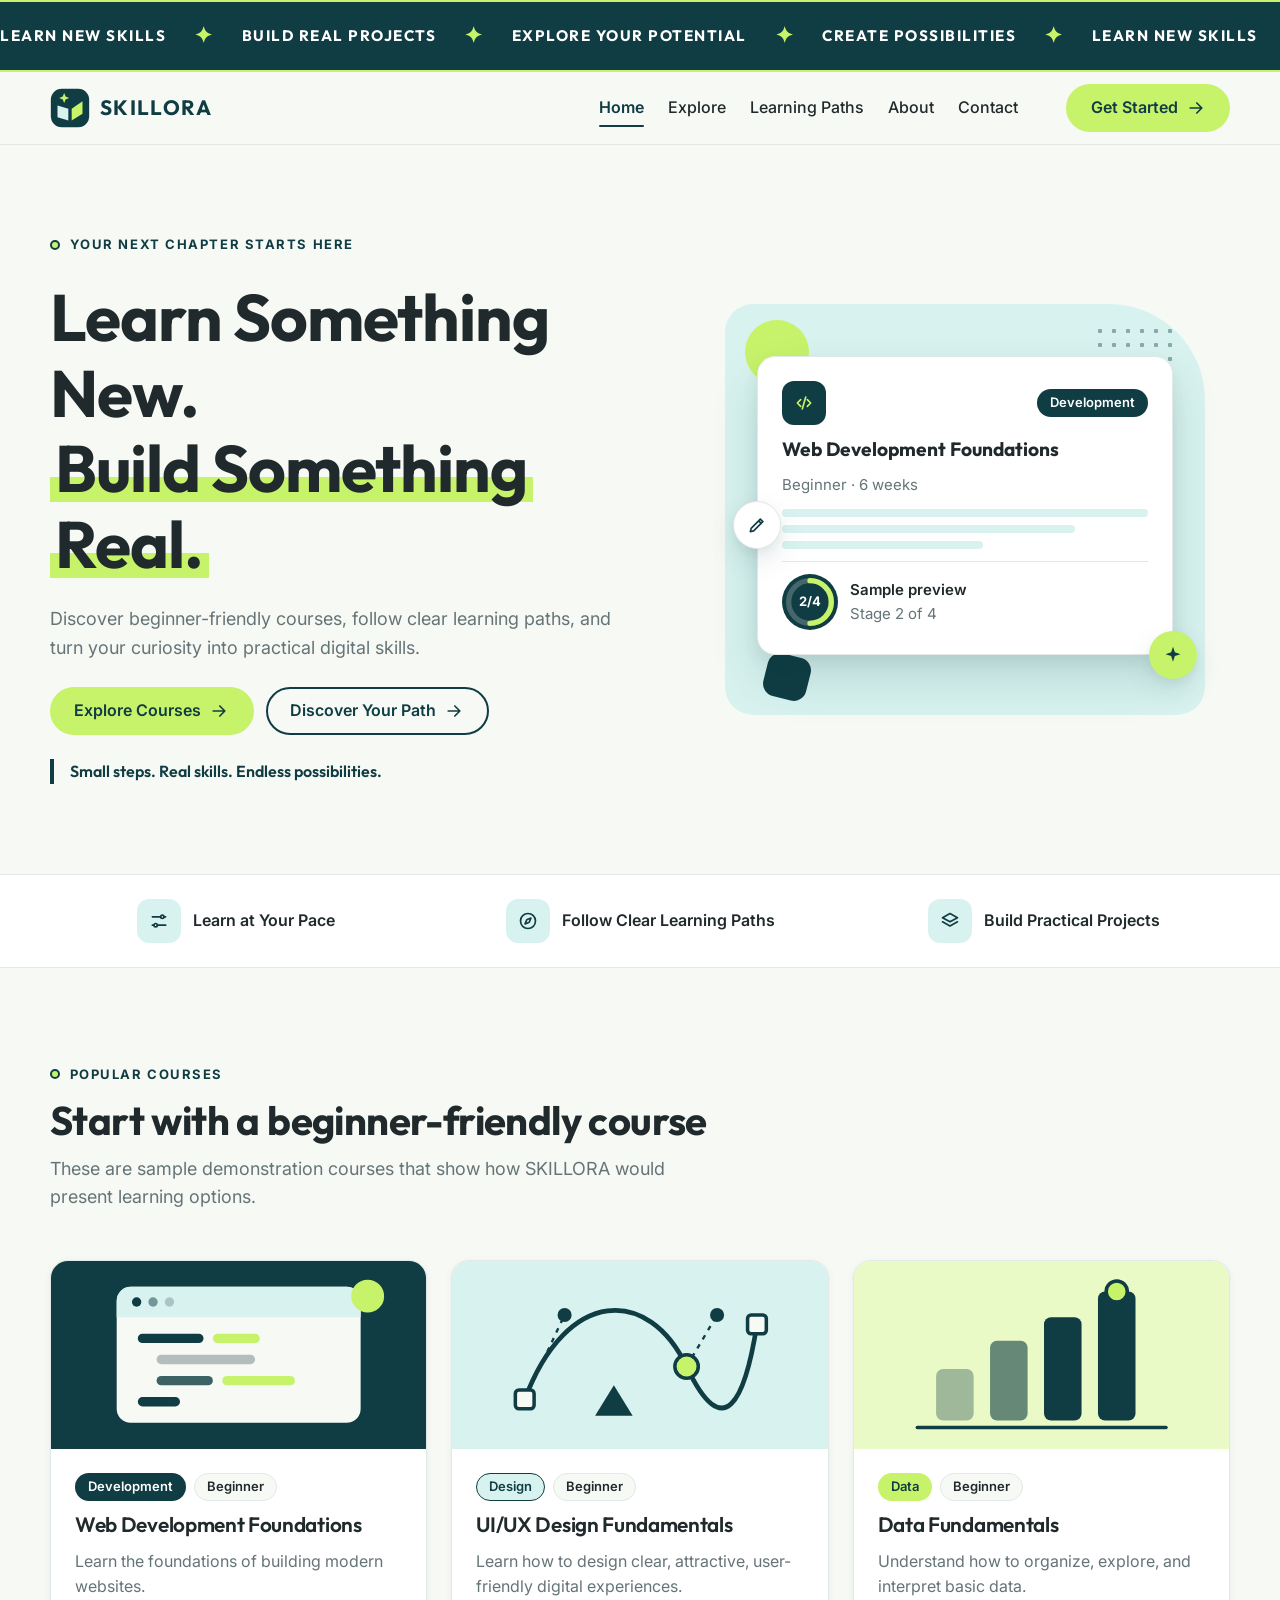
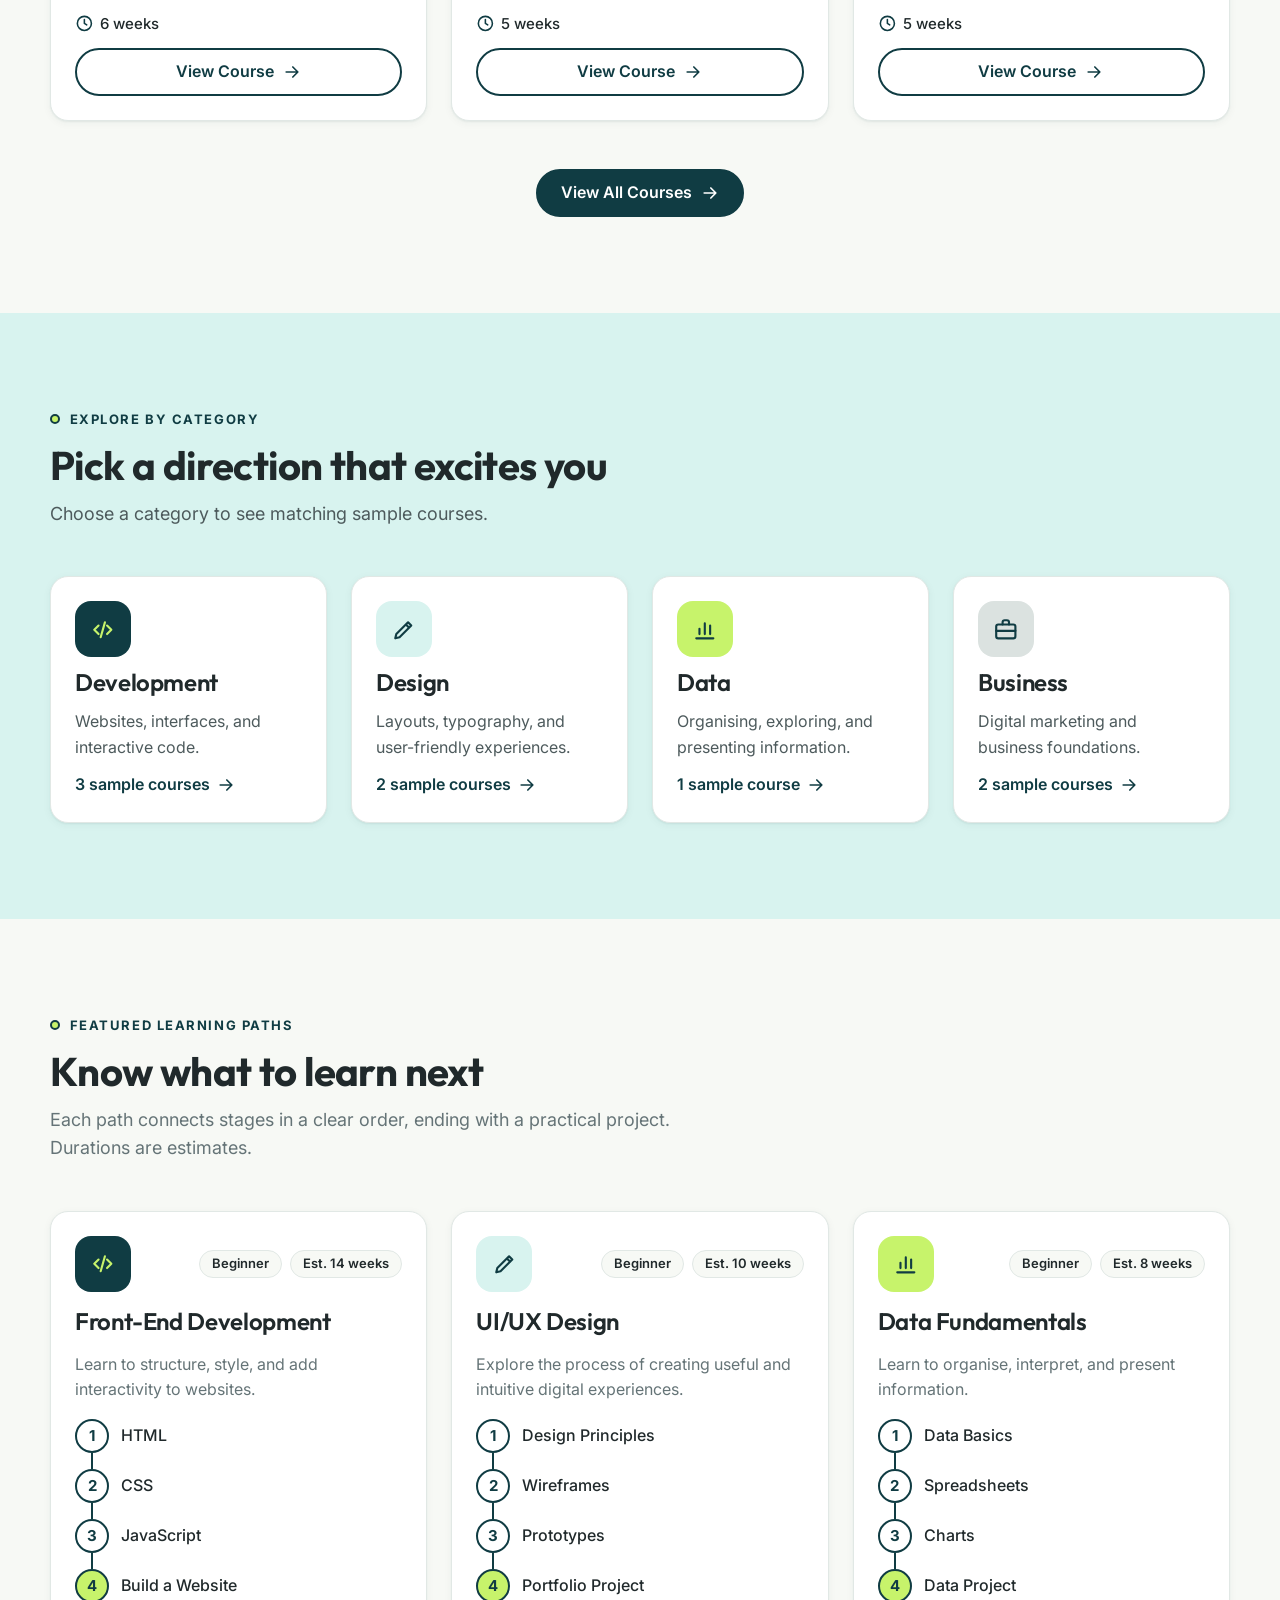
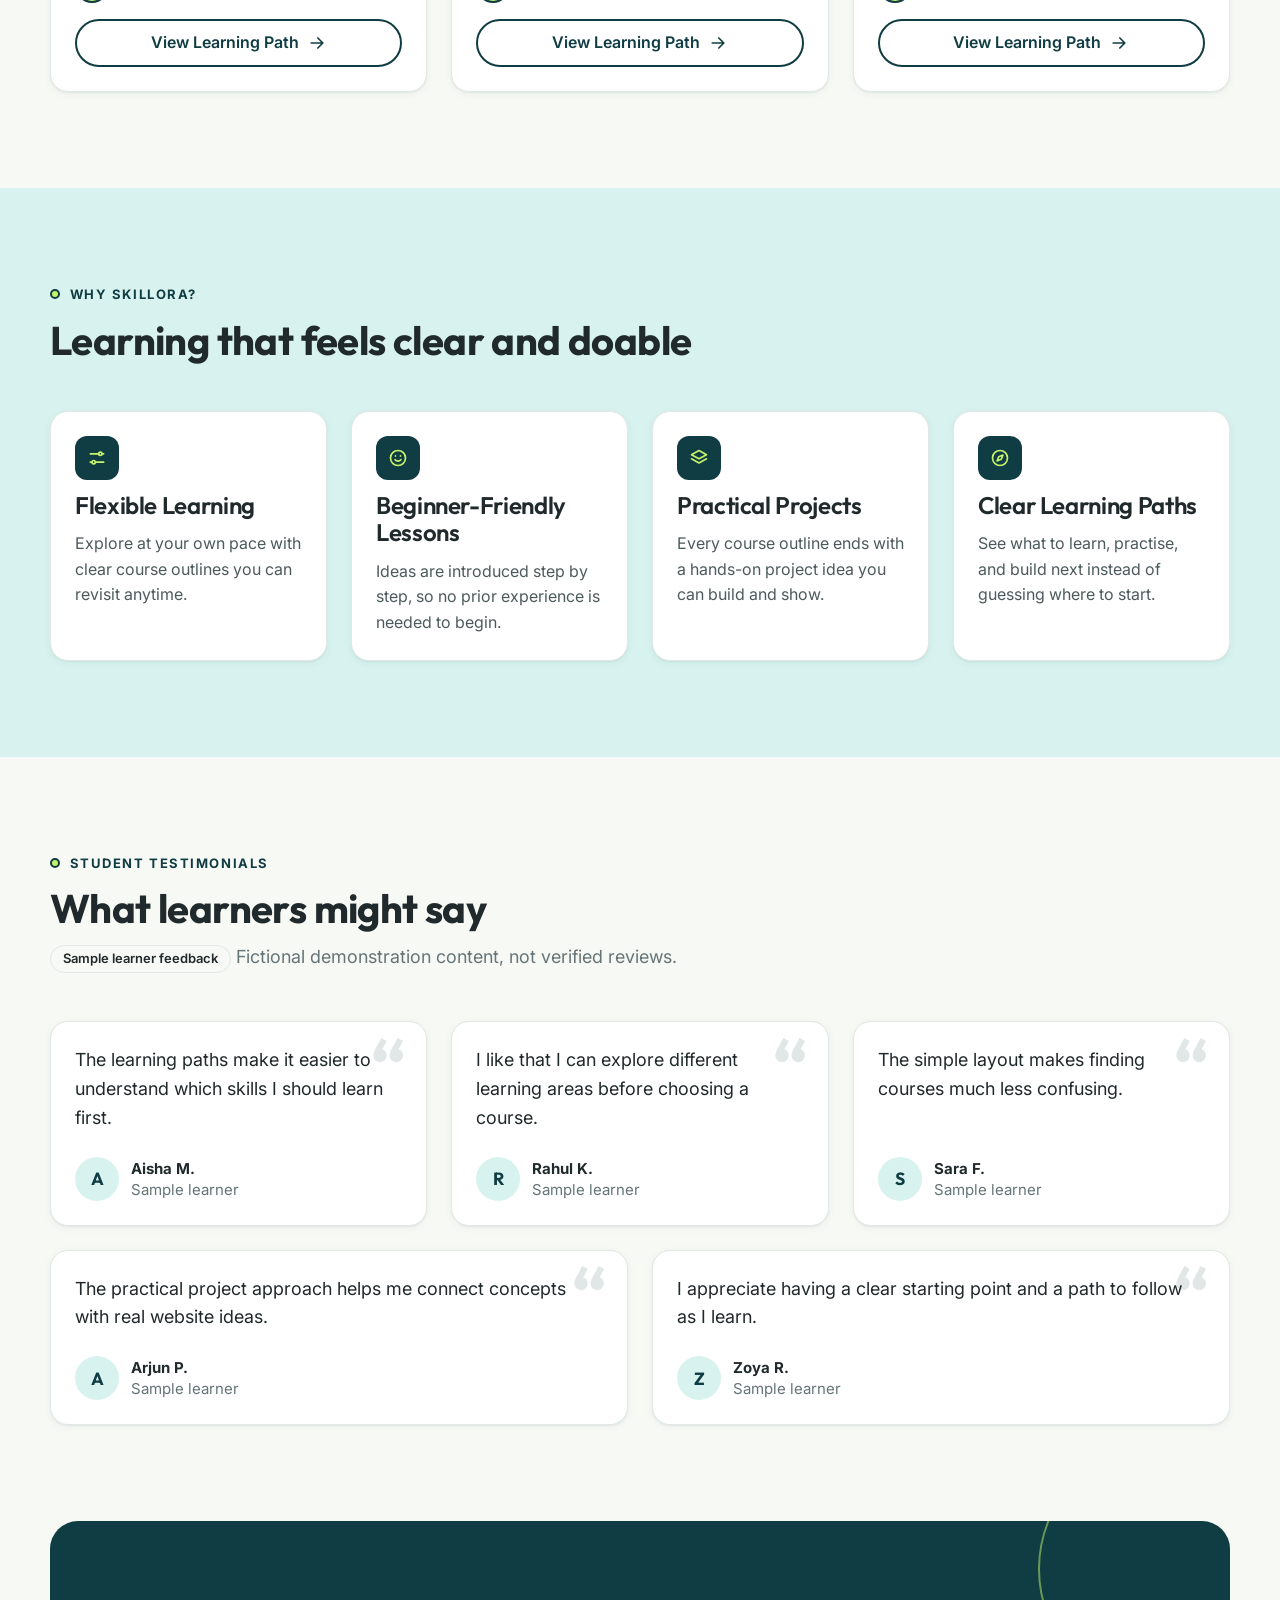
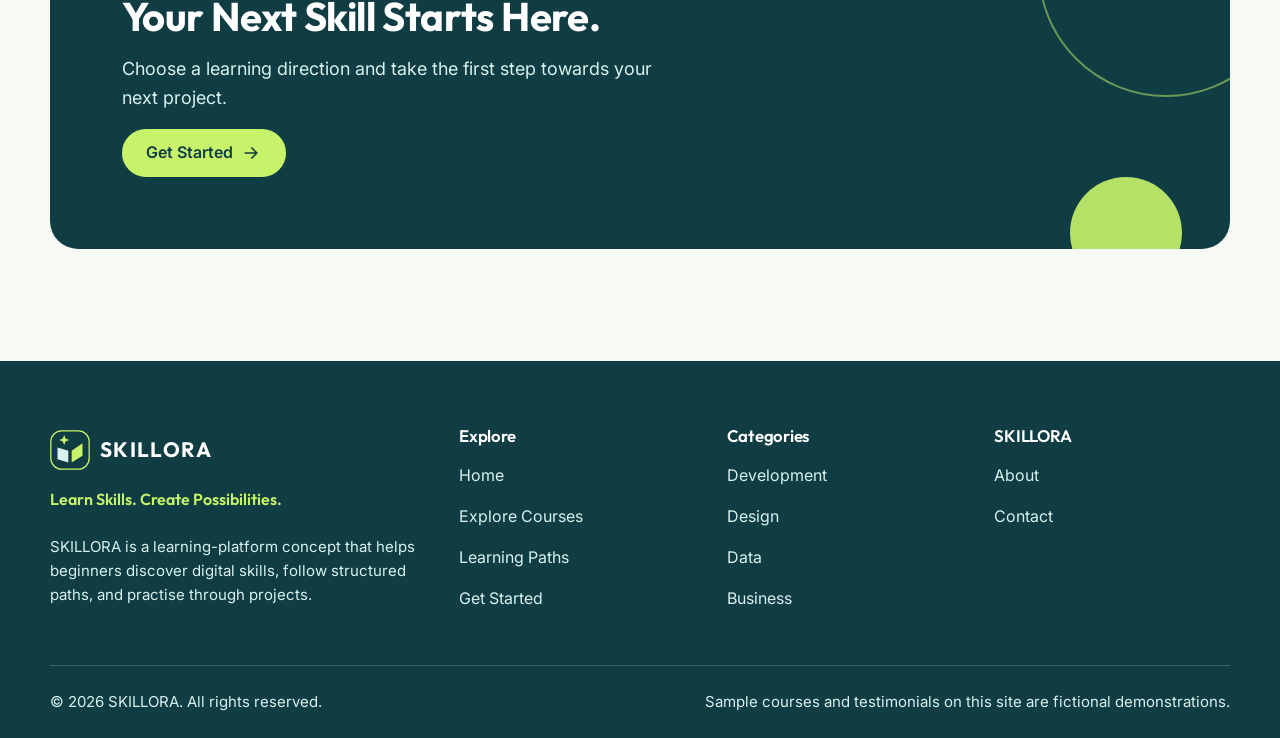
==== commit e48733bf: "Update index.html" ====
--- a/index.html
+++ b/index.html
@@ -15,6 +15,28 @@
 </head>
 <body>
   <a class="skip-link" href="#main">Skip to main content</a>
+  <!-- SKILLORA Moving Marquee -->
+<div class="skillora-marquee" aria-label="Learn new skills, build real projects, explore your potential">
+    <div class="skillora-marquee-track" aria-hidden="true">
+        <span>LEARN NEW SKILLS</span>
+        <span class="marquee-star">✦</span>
+        <span>BUILD REAL PROJECTS</span>
+        <span class="marquee-star">✦</span>
+        <span>EXPLORE YOUR POTENTIAL</span>
+        <span class="marquee-star">✦</span>
+        <span>CREATE POSSIBILITIES</span>
+        <span class="marquee-star">✦</span>
+
+        <span>LEARN NEW SKILLS</span>
+        <span class="marquee-star">✦</span>
+        <span>BUILD REAL PROJECTS</span>
+        <span class="marquee-star">✦</span>
+        <span>EXPLORE YOUR POTENTIAL</span>
+        <span class="marquee-star">✦</span>
+        <span>CREATE POSSIBILITIES</span>
+        <span class="marquee-star">✦</span>
+    </div>
+</div>
 
   <header class="site-header">
     <div class="container nav-wrap">
@@ -465,28 +487,6 @@
   <button class="scroll-top" type="button" aria-label="Back to top">
     <svg class="icon" viewBox="0 0 24 24" aria-hidden="true" focusable="false"><path d="M12 19V5M6 11l6-6 6 6"/></svg>
   </button>
-<!-- SKILLORA Moving Marquee -->
-<div class="skillora-marquee" aria-label="Learn new skills, build real projects, explore your potential">
-    <div class="skillora-marquee-track" aria-hidden="true">
-        <span>LEARN NEW SKILLS</span>
-        <span class="marquee-star">✦</span>
-        <span>BUILD REAL PROJECTS</span>
-        <span class="marquee-star">✦</span>
-        <span>EXPLORE YOUR POTENTIAL</span>
-        <span class="marquee-star">✦</span>
-        <span>CREATE POSSIBILITIES</span>
-        <span class="marquee-star">✦</span>
-
-        <span>LEARN NEW SKILLS</span>
-        <span class="marquee-star">✦</span>
-        <span>BUILD REAL PROJECTS</span>
-        <span class="marquee-star">✦</span>
-        <span>EXPLORE YOUR POTENTIAL</span>
-        <span class="marquee-star">✦</span>
-        <span>CREATE POSSIBILITIES</span>
-        <span class="marquee-star">✦</span>
-    </div>
-</div>
-  
+
 </body>
-</html>+</html>
